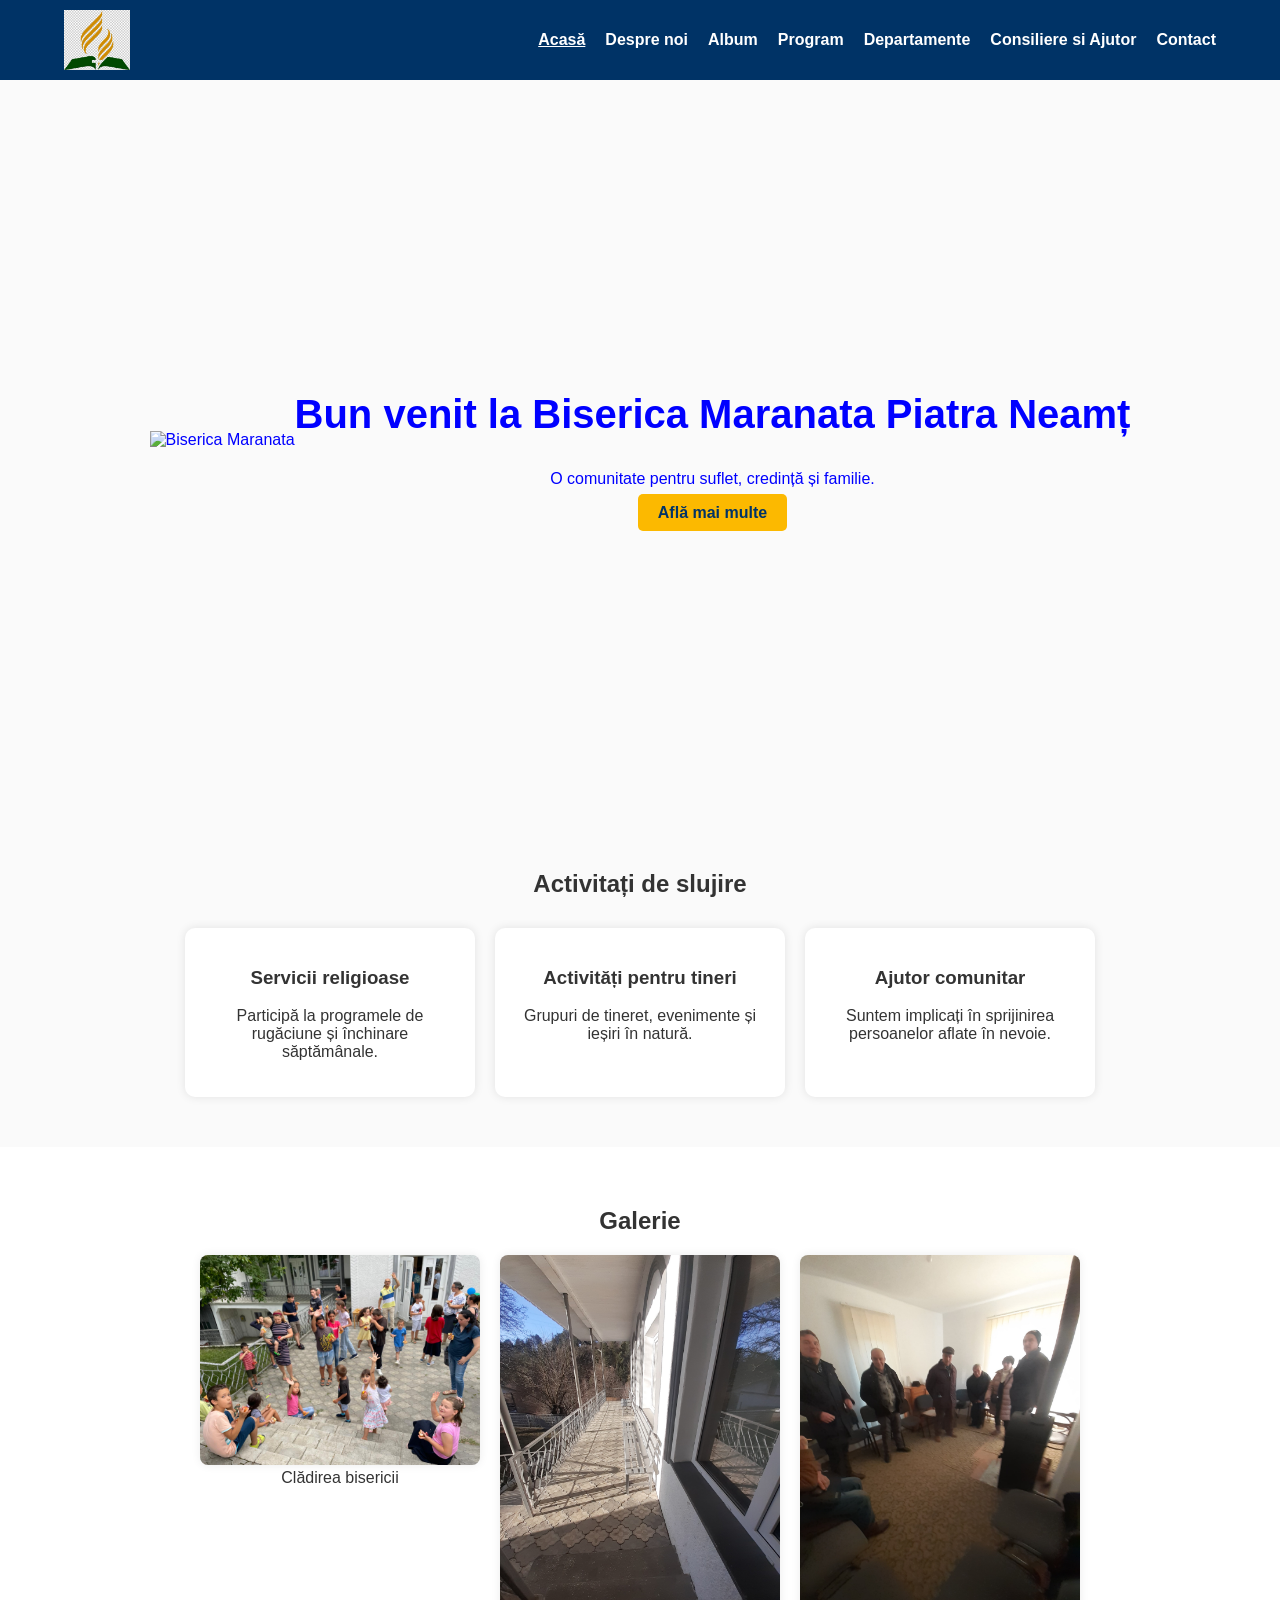
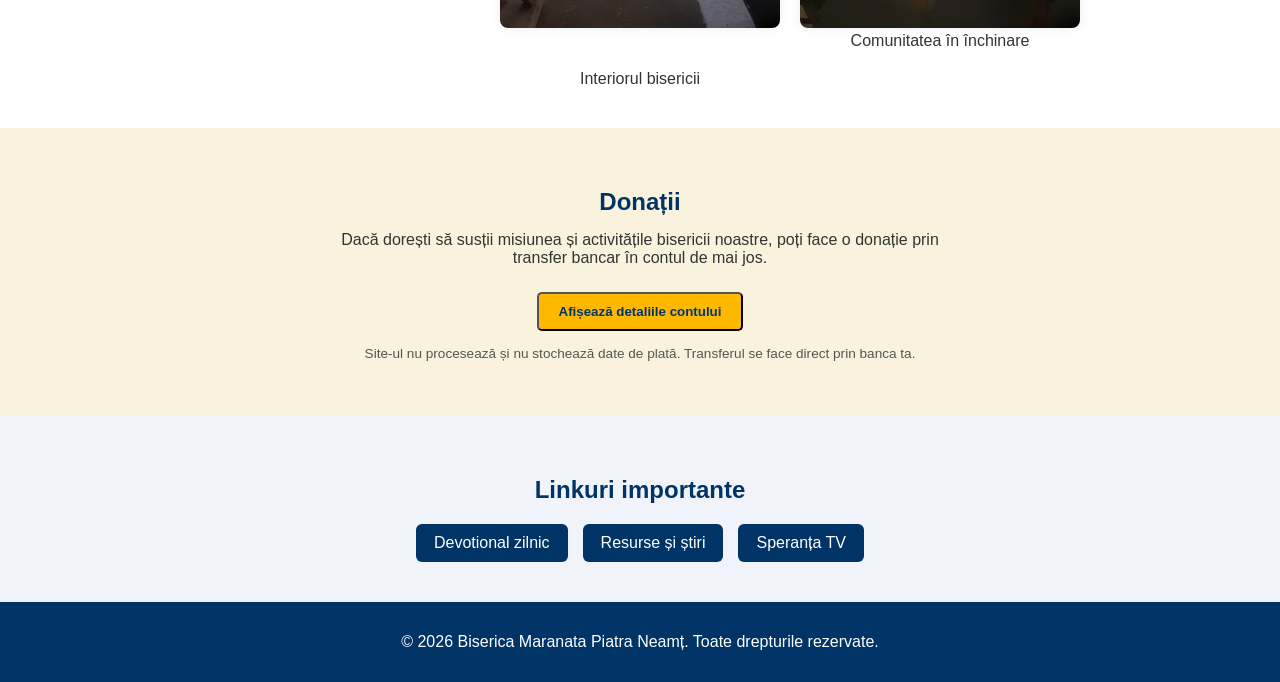
==== index.html @ f06003ce "Replace hero section with image background" ====
<!DOCTYPE html>
<html lang="ro">
<head>
  <meta charset="UTF-8" />
  <meta name="viewport" content="width=device-width, initial-scale=1.0" />
  <title>Biserica Maranata Piatra Neamț - Acasă</title>
  <link rel="stylesheet" href="css/style.css" />
  <script defer src="js/main.js"></script>
</head>
<body>
  <header>
    <div class="container header-content">
      <img src="assets/images/logo.PNG" alt="Logo Biserica Maranata Piatra Neamț" class="logo">
      <nav>
        <ul>
          <li><a href="index.html" class="active">Acasă</a></li>
          <li><a href="about.html">Despre noi</a></li>
          <li><a href="album.html">Album</a></li>
          <li><a href="program.html">Program</a></li>
          <li><a href="departamente.html">Departamente</a></li>
          <li><a href="consiliere.html">Consiliere si Ajutor</a></li>
          <li><a href="contact.html">Contact</a></li>
        </ul>
      </nav>
    </div>
  </header>

  <section class="hero">
  <img src="assets/images/image00022.JPG" alt="Biserica Maranata" class="hero-bg">
  <div class="hero-text">
    <h1>Bun venit la Biserica Maranata Piatra Neamț</h1>
    <p>O comunitate pentru suflet, credință și familie.</p>
    <a href="about.html" class="btn-primary">Află mai multe</a>
  </div>
</section>
  
  <section class="services">
    <h2>Activitați de slujire</h2>
    <div class="cards">
      <div class="card">
        <h3>Servicii religioase</h3>
        <p>Participă la programele de rugăciune și închinare săptămânale.</p>
      </div>
      <div class="card">
        <h3>Activități pentru tineri</h3>
        <p>Grupuri de tineret, evenimente și ieșiri în natură.</p>
      </div>
      <div class="card">
        <h3>Ajutor comunitar</h3>
        <p>Suntem implicați în sprijinirea persoanelor aflate în nevoie.</p>
      </div>
    </div>
  </section>

  <section class="gallery">
  <h2>Galerie</h2>
  <div class="gallery-grid">
    <figure>
      <img src="assets/images/exterior.JPG" alt="foto1">
      <figcaption>Clădirea bisericii</figcaption>
    </figure>
    <figure>
      <img src="assets/images/interior.JPG" alt="foto2">
      <div class="overlay"><span class="overlay-icon">⊕</span></div>
      <figcaption>Interiorul bisericii</figcaption>
    </figure>
    <figure>
      <img src="assets/images/inchinare.JPG" alt="inchinare">
      <figcaption>Comunitatea în închinare</figcaption>
    </figure>
  </div>
</section>

  <section class="donations">
  <h2>Donații</h2>
  <p>
    Dacă dorești să susții misiunea și activitățile bisericii noastre, poți face o donație
    prin transfer bancar în contul de mai jos.
  </p>
  <button type="button" class="btn-primary show-account">
    Afișează detaliile contului
  </button>
  <div class="donations-account" id="donationsAccount" style="display: none;">
    <p><strong>Denumire:</strong> BISERICA ADVENTISTA DE ZIUA A SAPTEA-CONFERINTA MOLDOVA</p>
    <p><strong>SWIFT CODE</strong> RNCB ROBU</p>
    <p><strong>Bancă:</strong> BCR BACĂU - STR. 9 MAI NR. 11</p>
    <p><strong>CONT RON:</strong> <span class="iban"> RO97RNCB0026012666800001</span></p>
    <p><strong>CONT EURO:</strong> <span class="iban"> RO43RNCB0026012666800003</span></p>
    <p><strong>CONT USD:</strong> <span class="iban"> RO70RNCB0026012666800002</span></p>
    <p><strong>CONT GBP:</strong> <span class="iban"> RO15RNCB0026012666800022</span></p>

    <p><strong>Mențiune la plată:</strong> Donație – Biserica Maranata</p>
  </div>
  <p class="donations-note">
    Site-ul nu procesează și nu stochează date de plată. Transferul se face direct prin banca ta.
  </p>
</section>

  <section class="important-links">
  <h2>Linkuri importante</h2>
  <div class="links-list">
    <a href="https://www.devotionale.ro/devotional-zilnic" target="_blank" rel="noopener noreferrer">
      Devotional zilnic
    </a>
    <a href="https://adventist.ro" target="_blank" rel="noopener noreferrer">
      Resurse și știri
    </a>
    <a href="https://www.sperantatv.ro" target="_blank" rel="noopener noreferrer">
      Speranța TV
    </a>
  </div>
</section>



  <footer>
    <p>&copy; 2026 Biserica Maranata Piatra Neamț. Toate drepturile rezervate.</p>
  </footer>
</body>
</html>
---- css/style.css ----
/* ---------------- GENERAL ---------------- */
body {
  margin: 0;
  font-family: 'Segoe UI', sans-serif;
  background: #fafafa;
  color: #333;
  overflow-x: hidden;
}

/* ---------------- HEADER ---------------- */
header {
  background: #003366;
  color: white;
  padding: 10px 0;
}

.container {
  width: 90%;
  margin: 0 auto;
  display: flex;
  align-items: center;
  justify-content: space-between;
}

.logo {
  height: 60px;
}

nav ul {
  list-style: none;
  display: flex;
  gap: 20px;
  padding-left: 0;
  margin: 0;
}

nav a {
  color: white;
  text-decoration: none;
  font-weight: bold;
}

nav a.active,
nav a:hover {
  text-decoration: underline;
}

/* ---------------- HERO ---------------- */
.hero {
  background: url('../assets/images/image00001.JPG') no-repeat center top;
  background-size: auto;
  width: 100%;
  min-height: 80vh;
  display: flex;
  align-items: center;
  justify-content: center;
  text-align: center;
  color: blue;
  overflow: hidden;
}

.hero-text h1 {
  font-size: 2.5em;
}

/* ---------------- BUTTON ---------------- */
.btn-primary {
  background: #fcb900;
  color: #003366;
  padding: 10px 20px;
  border-radius: 5px;
  text-decoration: none;
  font-weight: bold;
}

/* ---------------- SERVICES ---------------- */
.services {
  text-align: center;
  padding: 50px 20px;
}

.cards {
  display: flex;
  gap: 20px;
  flex-wrap: wrap;
  justify-content: center;
  margin-top: 30px;
}

.card {
  background: white;
  box-shadow: 0 0 10px rgba(0,0,0,0.1);
  width: 250px;
  padding: 20px;
  border-radius: 10px;
}

/* ---------------- FOOTER ---------------- */
footer {
  background: #003366;
  color: white;
  text-align: center;
  padding: 15px;
}

/* ---------------- PAGE HEADERS ---------------- */
.page-header {
  background: #003366;
  color: white;
  text-align: center;
  padding: 40px 20px;
}

.page-header h1 {
  margin: 0 0 10px;
  font-size: 2rem;
}

.page-header p {
  margin: 0;
  font-size: 1rem;
  opacity: 0.9;
}

.content {
  padding: 40px 20px;
}

/* ---------------- TABLES ---------------- */
.program-table {
  width: 100%;
  border-collapse: collapse;
  margin-top: 20px;
}

.program-table th,
.program-table td {
  border: 1px solid #ddd;
  padding: 10px;
  text-align: center;
}

.program-table th {
  background: #fcb900;
  color: #003366;
}

/* ---------------- CONTACT ---------------- */
.contact-container {
  display: flex;
  flex-wrap: wrap;
  gap: 40px;
  justify-content: center;
}

.contact-form input,
.contact-form textarea {
  width: 100%;
  margin-bottom: 10px;
  padding: 10px;
  border: 1px solid #ccc;
  border-radius: 5px;
}

.contact-form button {
  background: #003366;
  color: white;
  border: none;
  cursor: pointer;
}

.contact-form button:hover {
  background: #fcb900;
  color: #003366;
}

/* ---------------- DEPARTAMENTE ---------------- */
.departamente {
  background: white;
  margin-bottom: 20px;
  padding: 20px;
  border-radius: 8px;
  box-shadow: 0 0 8px rgba(0,0,0,0.05);
}

.departamente h2 {
  margin-top: 0;
  color: #003366;
}

/* ---------------- LINKURI IMPORTANTE ---------------- */
.important-links {
  padding: 40px 20px;
  text-align: center;
  background: #f0f4fa;
}

.important-links h2 {
  margin-bottom: 20px;
  color: #003366;
}

.links-list {
  display: flex;
  flex-wrap: wrap;
  justify-content: center;
  gap: 15px;
}

.links-list a {
  display: inline-block;
  padding: 10px 18px;
  border-radius: 6px;
  background: #003366;
  color: #fff;
  text-decoration: none;
  font-weight: 500;
}

.links-list a:hover {
  background: #fcb900;
  color: #003366;
}

/* ---------------- GALERIE ---------------- */
.gallery {
  padding: 40px 20px;
  background: #ffffff;
  text-align: center;
}

.gallery-grid {
  display: flex;
  flex-wrap: wrap;
  gap: 20px;
  justify-content: center;
}

.gallery-grid figure {
  margin: 0;
  max-width: 280px;
}

.gallery-grid img {
  width: 100%;
  border-radius: 8px;
  box-shadow: 0 0 10px rgba(0,0,0,0.08);
}

/* ---------------- DONAÈšII ---------------- */
.donations {
  padding: 40px 20px;
  text-align: center;
  background: #f9f3dd;
}

.donations h2 {
  color: #003366;
  margin-bottom: 15px;
}

.donations p {
  max-width: 600px;
  margin: 0 auto 15px auto;
}

.donations .show-account {
  display: inline-block;
  margin-top: 10px;
  margin-bottom: 15px;
  cursor: pointer;
}

.donations-account {
  max-width: 600px;
  margin: 0 auto 15px auto;
  text-align: left;
  background: #fff8e1;
  padding: 15px 20px;
  border-radius: 8px;
  border: 1px solid #f0d58a;
}

.donations-note {
  font-size: 0.85rem;
  color: #555;
}

/* ---------------- ABOUT ---------------- */
.about-page .container {
  display: block;
}

.about-page h2 {
  color: #003366;
  margin-top: 30px;
  margin-bottom: 10px;
  border-bottom: 2px solid #fcb900;
  padding-bottom: 5px;
}

.about-block {
  margin-bottom: 30px;
  padding: 20px;
  background: white;
  border-radius: 8px;
  box-shadow: 0 0 8px rgba(0,0,0,0.05);
}

/* ---------------- CONSILIERE ---------------- */
.consiliere-container {
  width: 90%;
  margin: 0 auto;
  display: block;
  max-width: 700px;
}

.consiliere-form {
  display: block;
}

.consiliere-form input,
.consiliere-form textarea {
  width: 100%;
  margin-bottom: 12px;
  padding: 12px;
  border: 1px solid #ccc;
  border-radius: 6px;
  font-size: 1rem;
}

.consiliere-form button {
  background: #003366;
  color: white;
  padding: 12px 20px;
  border-radius: 6px;
  border: none;
  cursor: pointer;
  font-weight: bold;
  width: 100%;
}

.consiliere-form button:hover {
  background: #fcb900;
  color: #003366;
}

#consiliereMessage {
  margin-top: 10px;
  font-weight: bold;
  text-align: center;
}

/* ---------------- ALBUM ---------------- */
.album-section {
  padding: 60px 0;
  background: #f9f9f9;
}

.album-section .container {
  display: block;        /* stack events vertically */
  max-width: 1100px;
  margin: 0 auto;
  padding: 0 20px;
}

.album-event {
  margin-bottom: 60px;
  background: #fff;
  border-radius: 12px;
  box-shadow: 0 4px 20px rgba(0,0,0,0.07);
  overflow: hidden;
}

.album-event-header {
  padding: 28px 32px 20px;
  border-bottom: 1px solid #eee;
}

.album-event-header h2 {
  margin: 0 0 8px;
  font-size: 1.5rem;
  color: #1a1a2e;
  font-weight: 700;
  border-bottom: none;        /* prevent about-page styles bleeding in */
}

.album-event-header p {
  margin: 0;
  color: #666;
  font-size: 0.97rem;
  line-height: 1.6;
}

/* â”€â”€ Photo Grid â”€â”€ */
.album-grid {
  display: grid;
  grid-template-columns: repeat(3, 1fr);
  gap: 16px;
  padding: 24px 32px 32px;
}

.album-grid-item-wrap {
  display: flex;
  flex-direction: column;
}

.album-grid-item {
  position: relative;
  aspect-ratio: 4/3;
  overflow: hidden;
  border-radius: 8px;
  cursor: pointer;
  background: #e0e0e0;
}

.album-grid-item img {
  width: 100%;
  height: 100%;
  object-fit: cover;
  transition: transform 0.35s ease;
  display: block;
}

.album-grid-item:hover img {
  transform: scale(1.07);
}

.album-grid-item .overlay {
  position: absolute;
  inset: 0;
  background: rgba(0,0,0,0);
  transition: background 0.3s ease;
  display: flex;
  align-items: center;
  justify-content: center;
}

.album-grid-item:hover .overlay {
  background: rgba(0,0,0,0.28);
}

.overlay-icon {
  color: #fff;
  font-size: 2rem;
  opacity: 0;
  transform: scale(0.7);
  transition: opacity 0.3s ease, transform 0.3s ease;
}

.album-grid-item:hover .overlay-icon {
  opacity: 1;
  transform: scale(1);
}

.photo-caption {
  font-size: 0.78rem;
  color: #888;
  text-align: center;
  margin-top: 6px;
  padding: 0 4px;
  min-height: 32px;
}

.album-empty {
  padding: 40px 32px;
  text-align: center;
  color: #aaa;
  font-style: italic;
  font-size: 0.95rem;
}

/* â”€â”€ Lightbox â”€â”€ */
#lightbox {
  display: none;
  position: fixed;
  inset: 0;
  background: rgba(0,0,0,0.92);
  z-index: 9999;
  align-items: center;
  justify-content: center;
  flex-direction: column;
  padding: 20px;
}

#lightbox.active {
  display: flex;
}

#lightbox img {
  max-width: 90vw;
  max-height: 80vh;
  border-radius: 8px;
  box-shadow: 0 8px 40px rgba(0,0,0,0.5);
  object-fit: contain;
}

#lightbox-caption {
  color: #ccc;
  margin-top: 14px;
  font-size: 0.95rem;
  text-align: center;
}

#lightbox-close {
  position: fixed;
  top: 20px;
  right: 28px;
  background: none;
  border: none;
  color: #fff;
  font-size: 2.2rem;
  cursor: pointer;
  line-height: 1;
  opacity: 0.8;
  transition: opacity 0.2s;
}

#lightbox-close:hover { opacity: 1; }

#lightbox-prev,
#lightbox-next {
  position: fixed;
  top: 50%;
  transform: translateY(-50%);
  background: rgba(255,255,255,0.12);
  border: none;
  color: #fff;
  font-size: 2rem;
  cursor: pointer;
  padding: 12px 18px;
  border-radius: 8px;
  transition: background 0.2s;
}

#lightbox-prev { left: 16px; }
#lightbox-next { right: 16px; }

#lightbox-prev:hover,
#lightbox-next:hover { background: rgba(255,255,255,0.25); }

/* â”€â”€ Responsive â”€â”€ */
@media (max-width: 900px) {
  .album-grid {
    grid-template-columns: repeat(2, 1fr);
  }
}

@media (max-width: 500px) {
  .album-grid {
    grid-template-columns: 1fr;
    padding: 16px;
    gap: 10px;
  }
  .album-event-header {
    padding: 20px 16px 14px;
  }
}
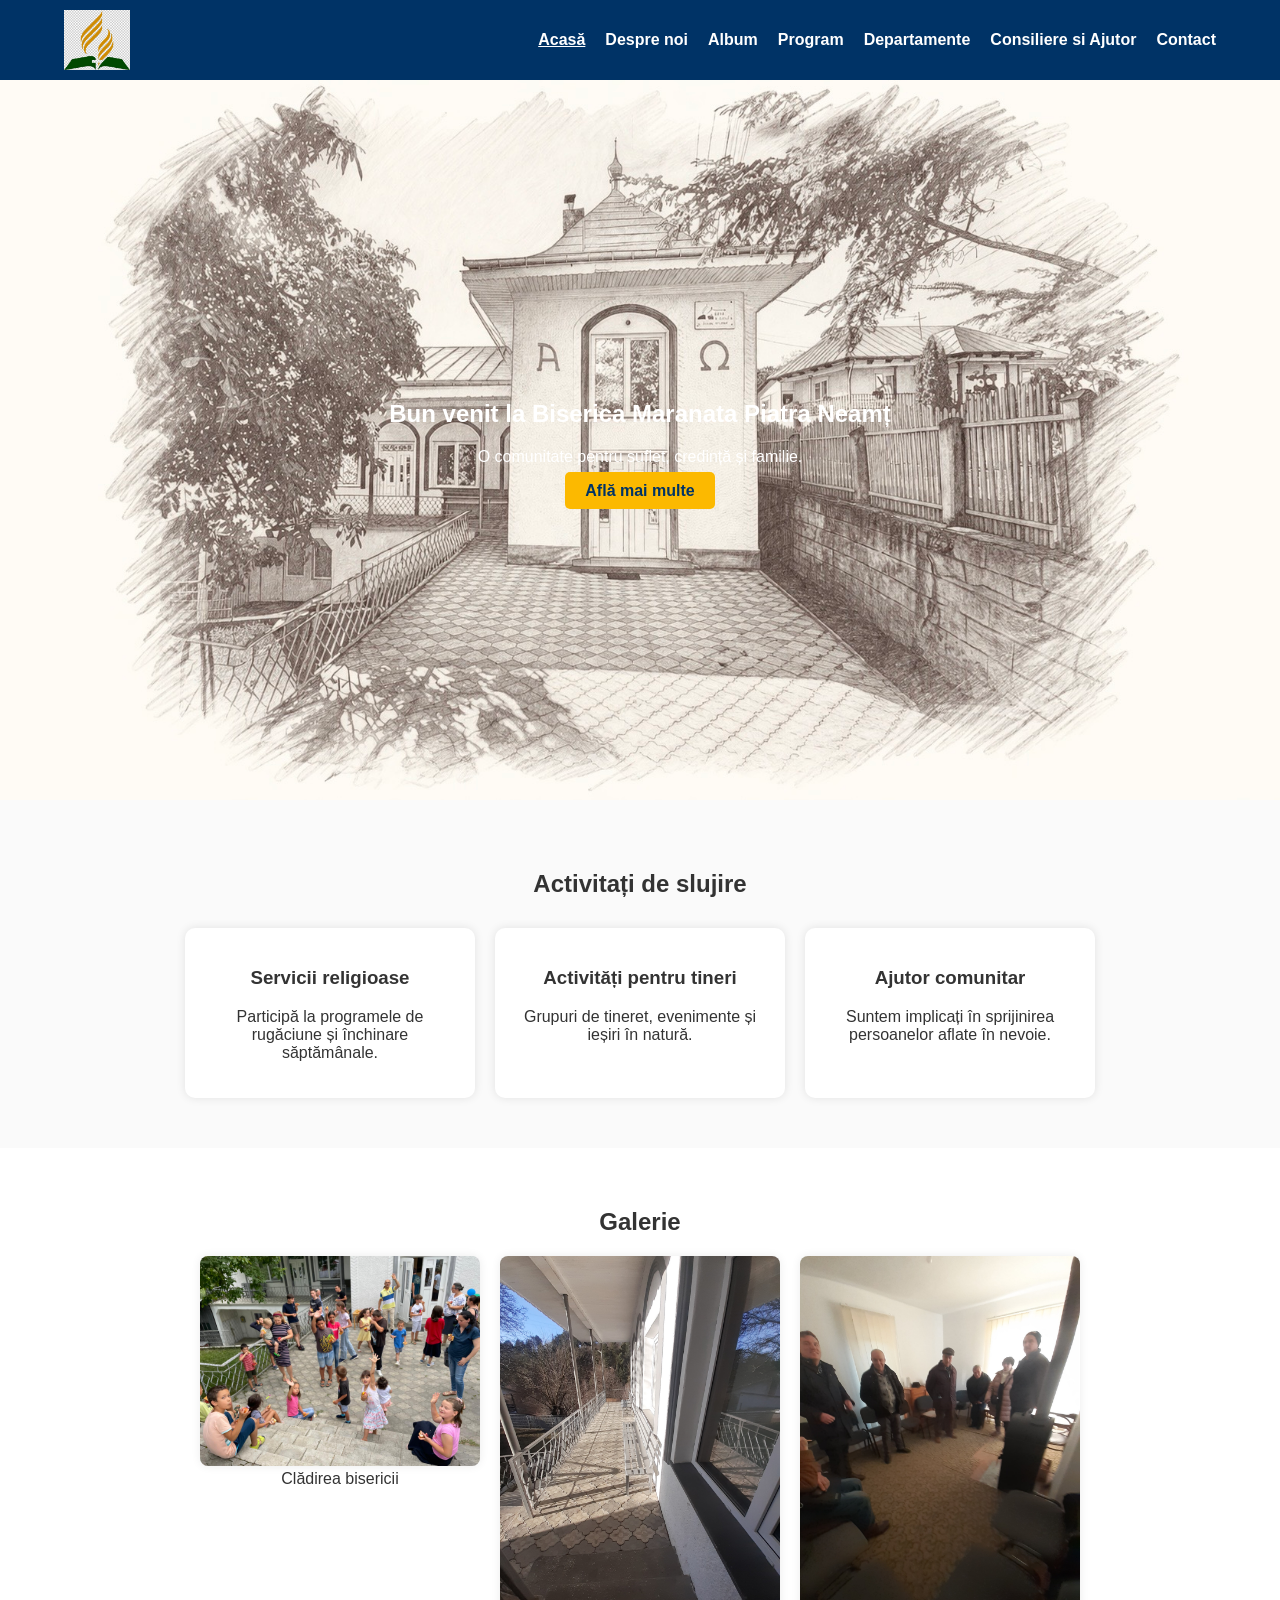
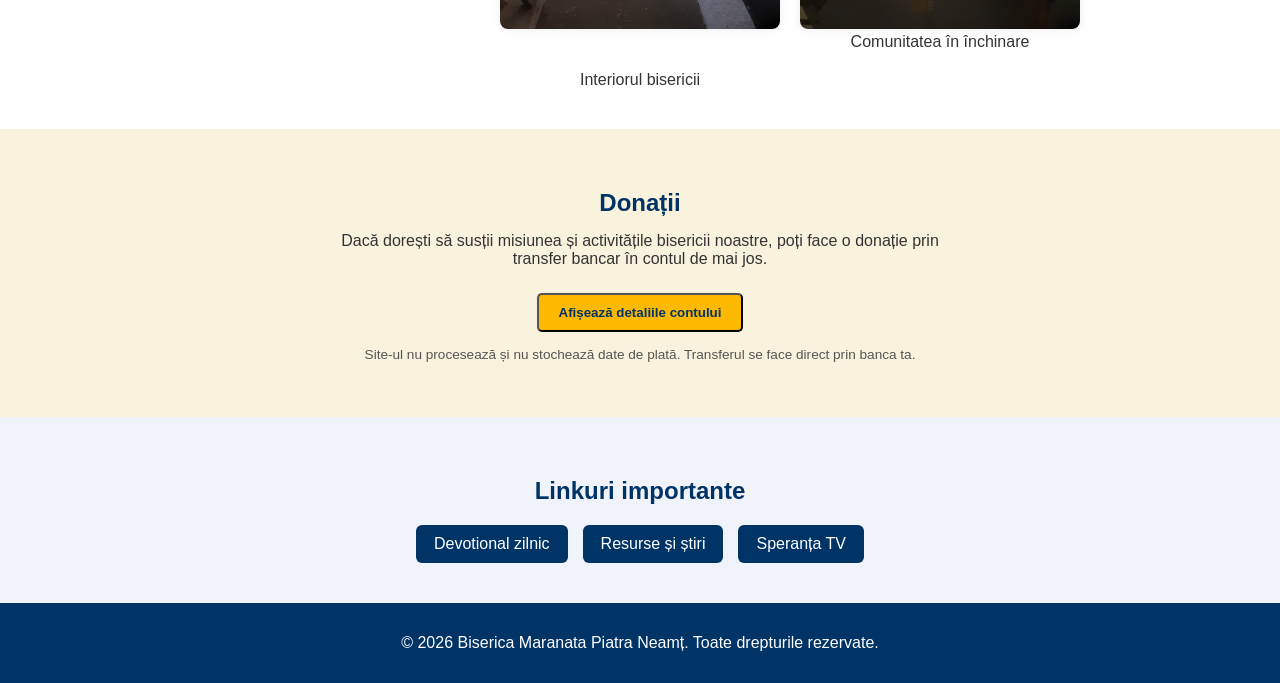
==== commit 357a33d6: "Update hero image in index.html" ====
--- a/index.html
+++ b/index.html
@@ -26,7 +26,7 @@
   </header>
 
   <section class="hero">
-  <img src="assets/images/image00022.JPG" alt="Biserica Maranata" class="hero-bg">
+  <img src="assets/images/image00002.JPG" alt="Biserica Maranata" class="hero-bg">
   <div class="hero-text">
     <h1>Bun venit la Biserica Maranata Piatra Neamț</h1>
     <p>O comunitate pentru suflet, credință și familie.</p>
--- a/css/style.css
+++ b/css/style.css
@@ -47,21 +47,29 @@
 
 /* ---------------- HERO ---------------- */
 .hero {
-  background: url('../assets/images/image00001.JPG') no-repeat center top;
-  background-size: auto;
-  width: 100%;
-  min-height: 80vh;
+  position: relative;
+  width: 100%;
   display: flex;
   align-items: center;
   justify-content: center;
   text-align: center;
-  color: blue;
+  color: white;
   overflow: hidden;
 }
 
-.hero-text h1 {
-  font-size: 2.5em;
-}
+.hero-bg {
+  width: 100%;
+  height: auto;
+  display: block;
+  object-fit: cover;
+}
+
+.hero-text {
+  position: absolute;
+  z-index: 2;
+  padding: 20px;
+}
+
 
 /* ---------------- BUTTON ---------------- */
 .btn-primary {
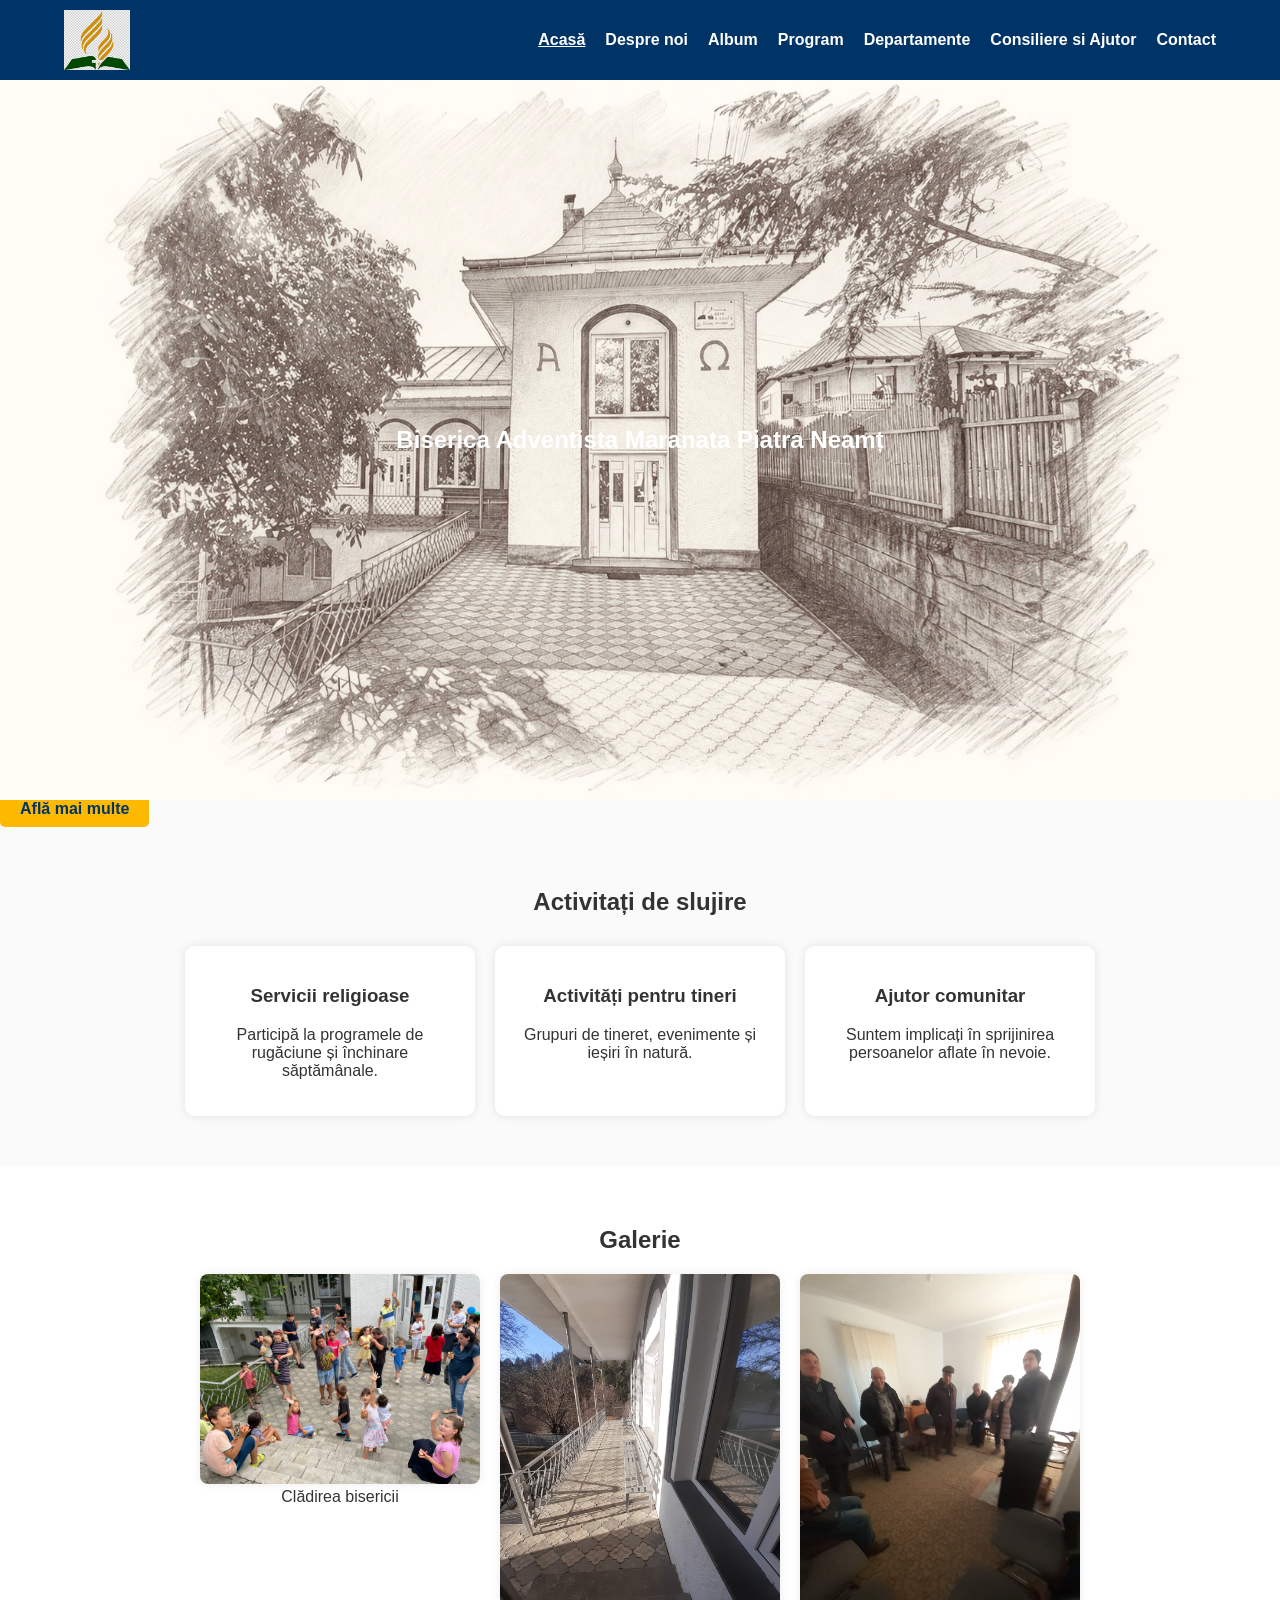
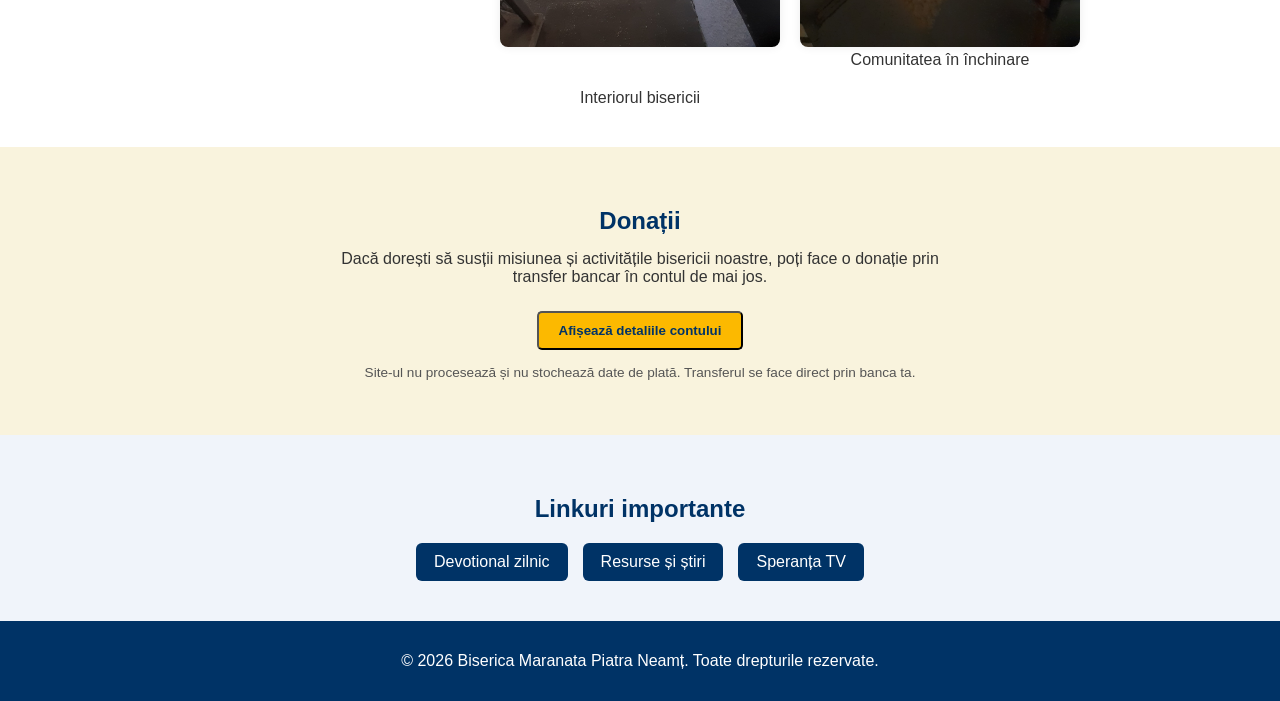
==== commit 220e955a: "Change heading to 'Biserica Adventista Maranata Piatra Neamț' Updated the hero section heading to re" ====
--- a/index.html
+++ b/index.html
@@ -28,12 +28,12 @@
   <section class="hero">
   <img src="assets/images/image00002.JPG" alt="Biserica Maranata" class="hero-bg">
   <div class="hero-text">
-    <h1>Bun venit la Biserica Maranata Piatra Neamț</h1>
-    <p>O comunitate pentru suflet, credință și familie.</p>
-    <a href="about.html" class="btn-primary">Află mai multe</a>
+    <h1>Biserica Adventista Maranata Piatra Neamț</h1>
   </div>
 </section>
-  
+
+<a href="about.html" class="btn-primary">Află mai multe</a>
+
   <section class="services">
     <h2>Activitați de slujire</h2>
     <div class="cards">
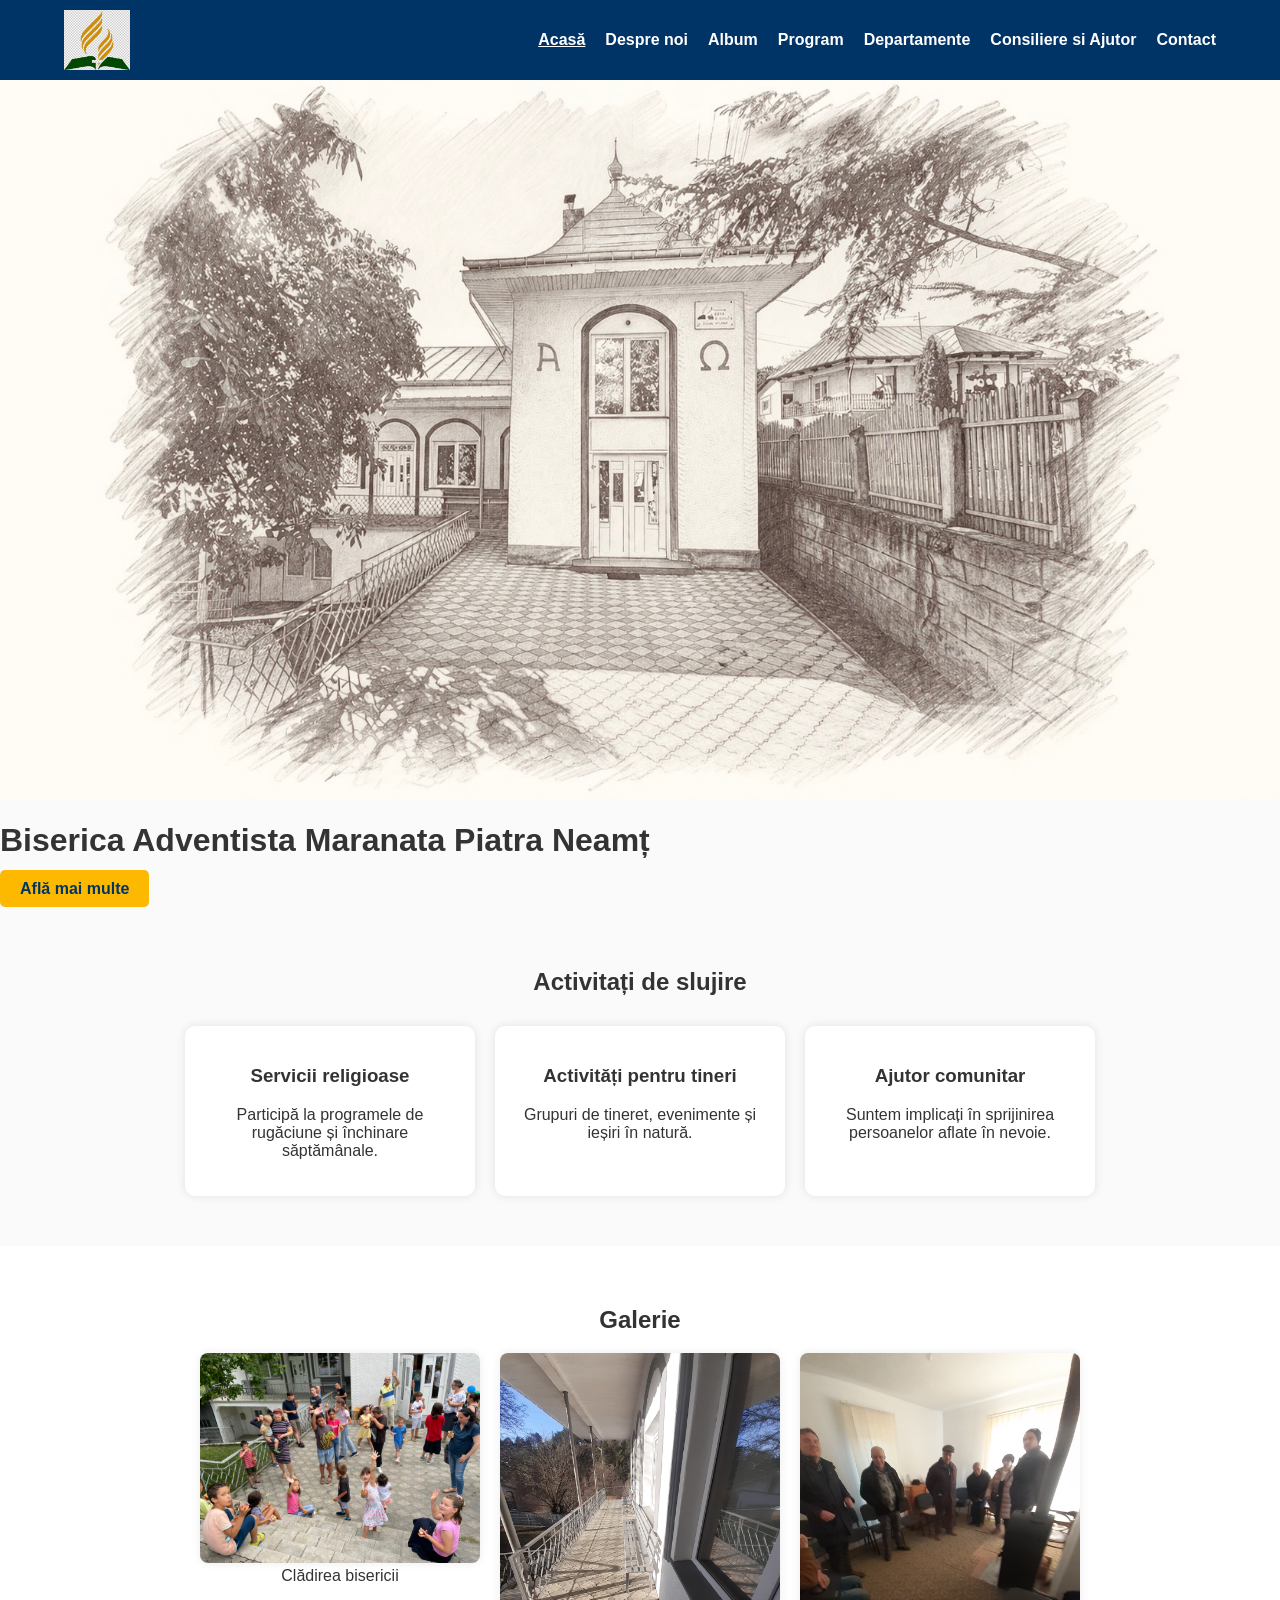
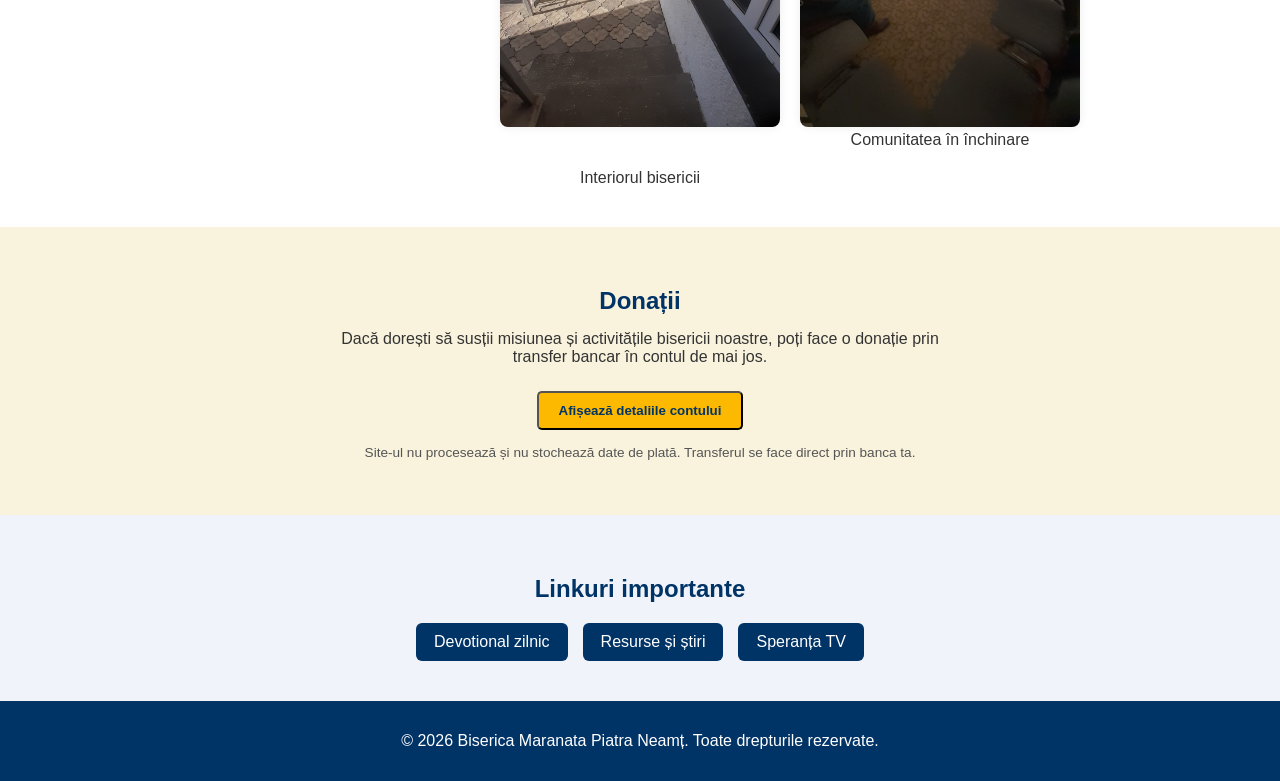
==== commit 74cdc5ef: "Move h1 element inside hero-text div" ====
--- a/index.html
+++ b/index.html
@@ -28,9 +28,10 @@
   <section class="hero">
   <img src="assets/images/image00002.JPG" alt="Biserica Maranata" class="hero-bg">
   <div class="hero-text">
-    <h1>Biserica Adventista Maranata Piatra Neamț</h1>
   </div>
 </section>
+
+   <h1>Biserica Adventista Maranata Piatra Neamț</h1>
 
 <a href="about.html" class="btn-primary">Află mai multe</a>
 
--- a/css/style.css
+++ b/css/style.css
@@ -46,30 +46,42 @@
 }
 
 /* ---------------- HERO ---------------- */
-.hero {
-  position: relative;
-  width: 100%;
-  display: flex;
-  align-items: center;
-  justify-content: center;
-  text-align: center;
-  color: white;
-  overflow: hidden;
-}
-
-.hero-bg {
-  width: 100%;
-  height: auto;
-  display: block;
-  object-fit: cover;
-}
 
 .hero-text {
   position: absolute;
   z-index: 2;
   padding: 20px;
-}
-
+  top: 40%;
+  left: 50%;
+  transform: translate(-50%, -50%);
+  width: 80%;
+  text-align: center;
+}
+
+.hero-text h1 {
+  font-size: 2.5em;
+  color: white;
+  text-shadow: 2px 2px 8px rgba(0,0,0,0.8);
+}
+
+.hero-text p {
+  color: white;
+  text-shadow: 1px 1px 6px rgba(0,0,0,0.8);
+  font-size: 1.1rem;
+}
+
+.hero-bg {
+  width: 100%;
+  height: auto;
+  display: block;
+  object-fit: cover;
+}
+
+.hero-text {
+  position: absolute;
+  z-index: 2;
+  padding: 20px;
+}
 
 /* ---------------- BUTTON ---------------- */
 .btn-primary {
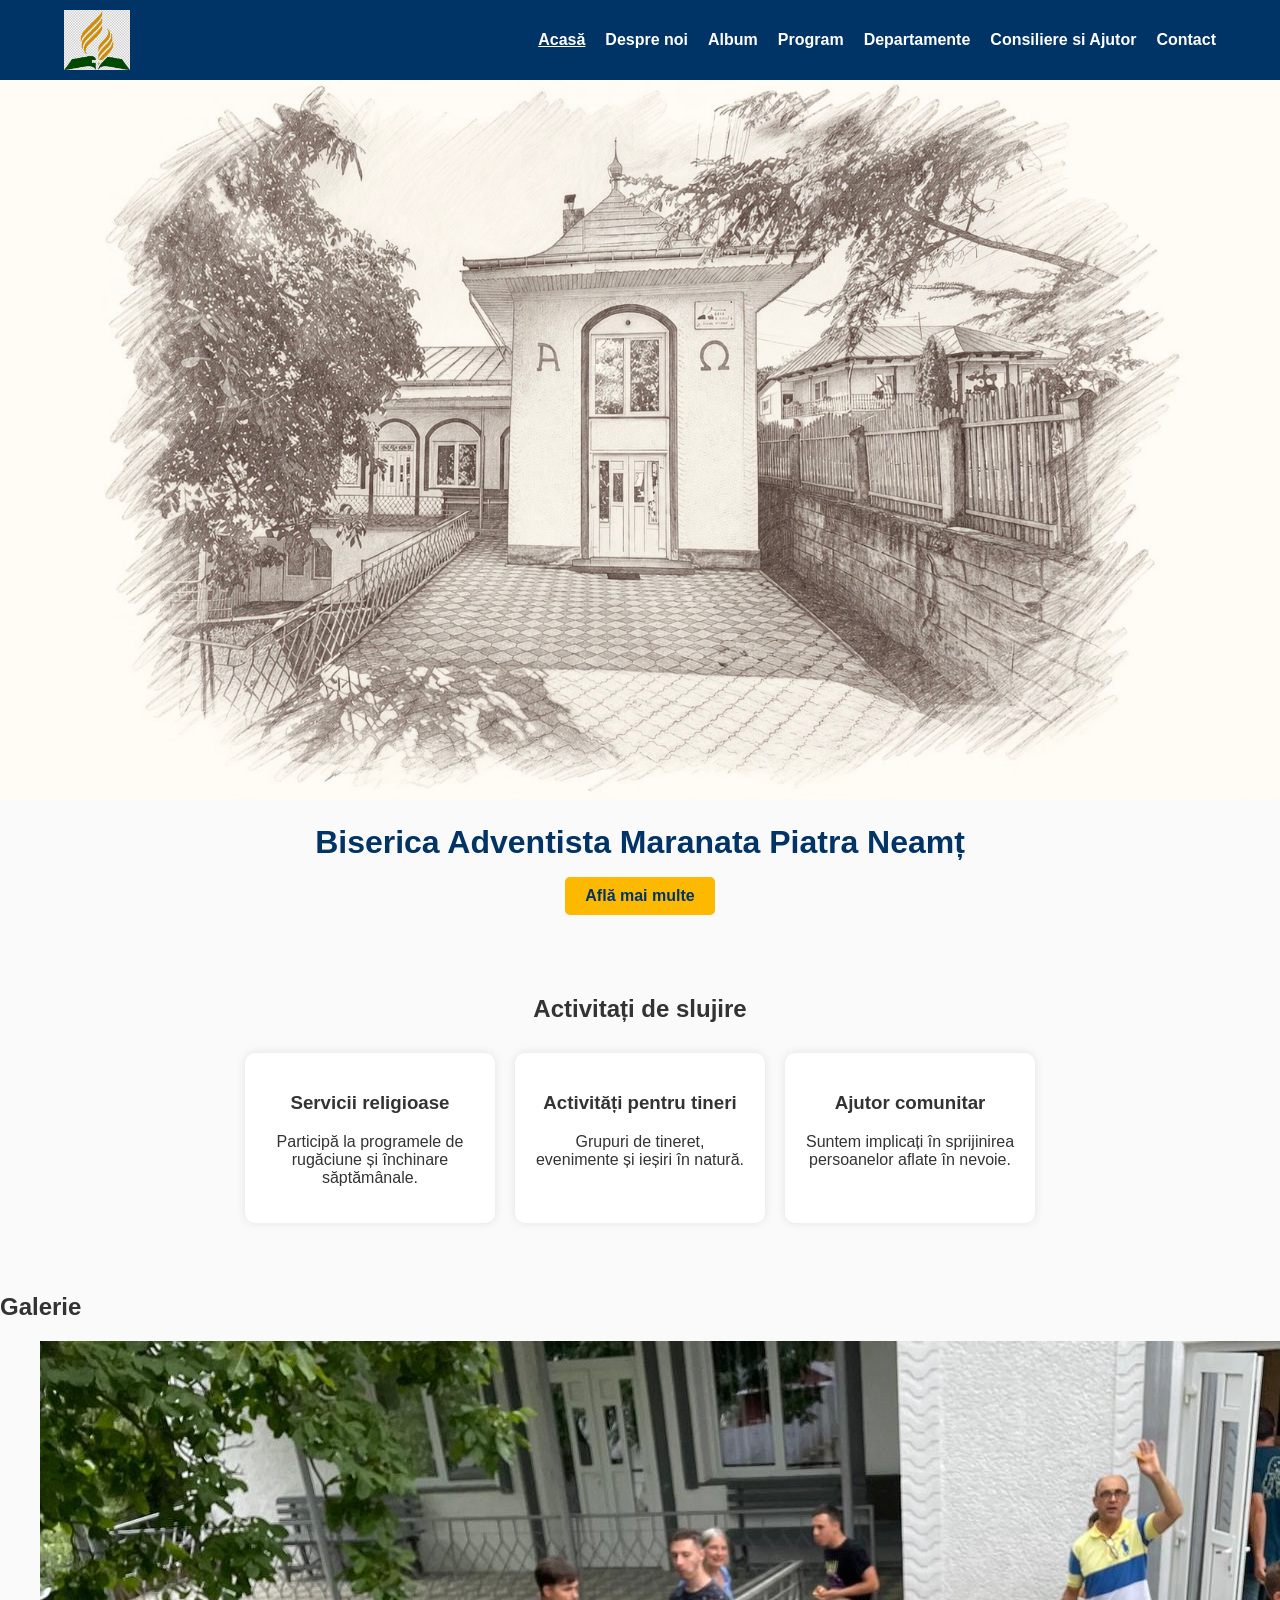
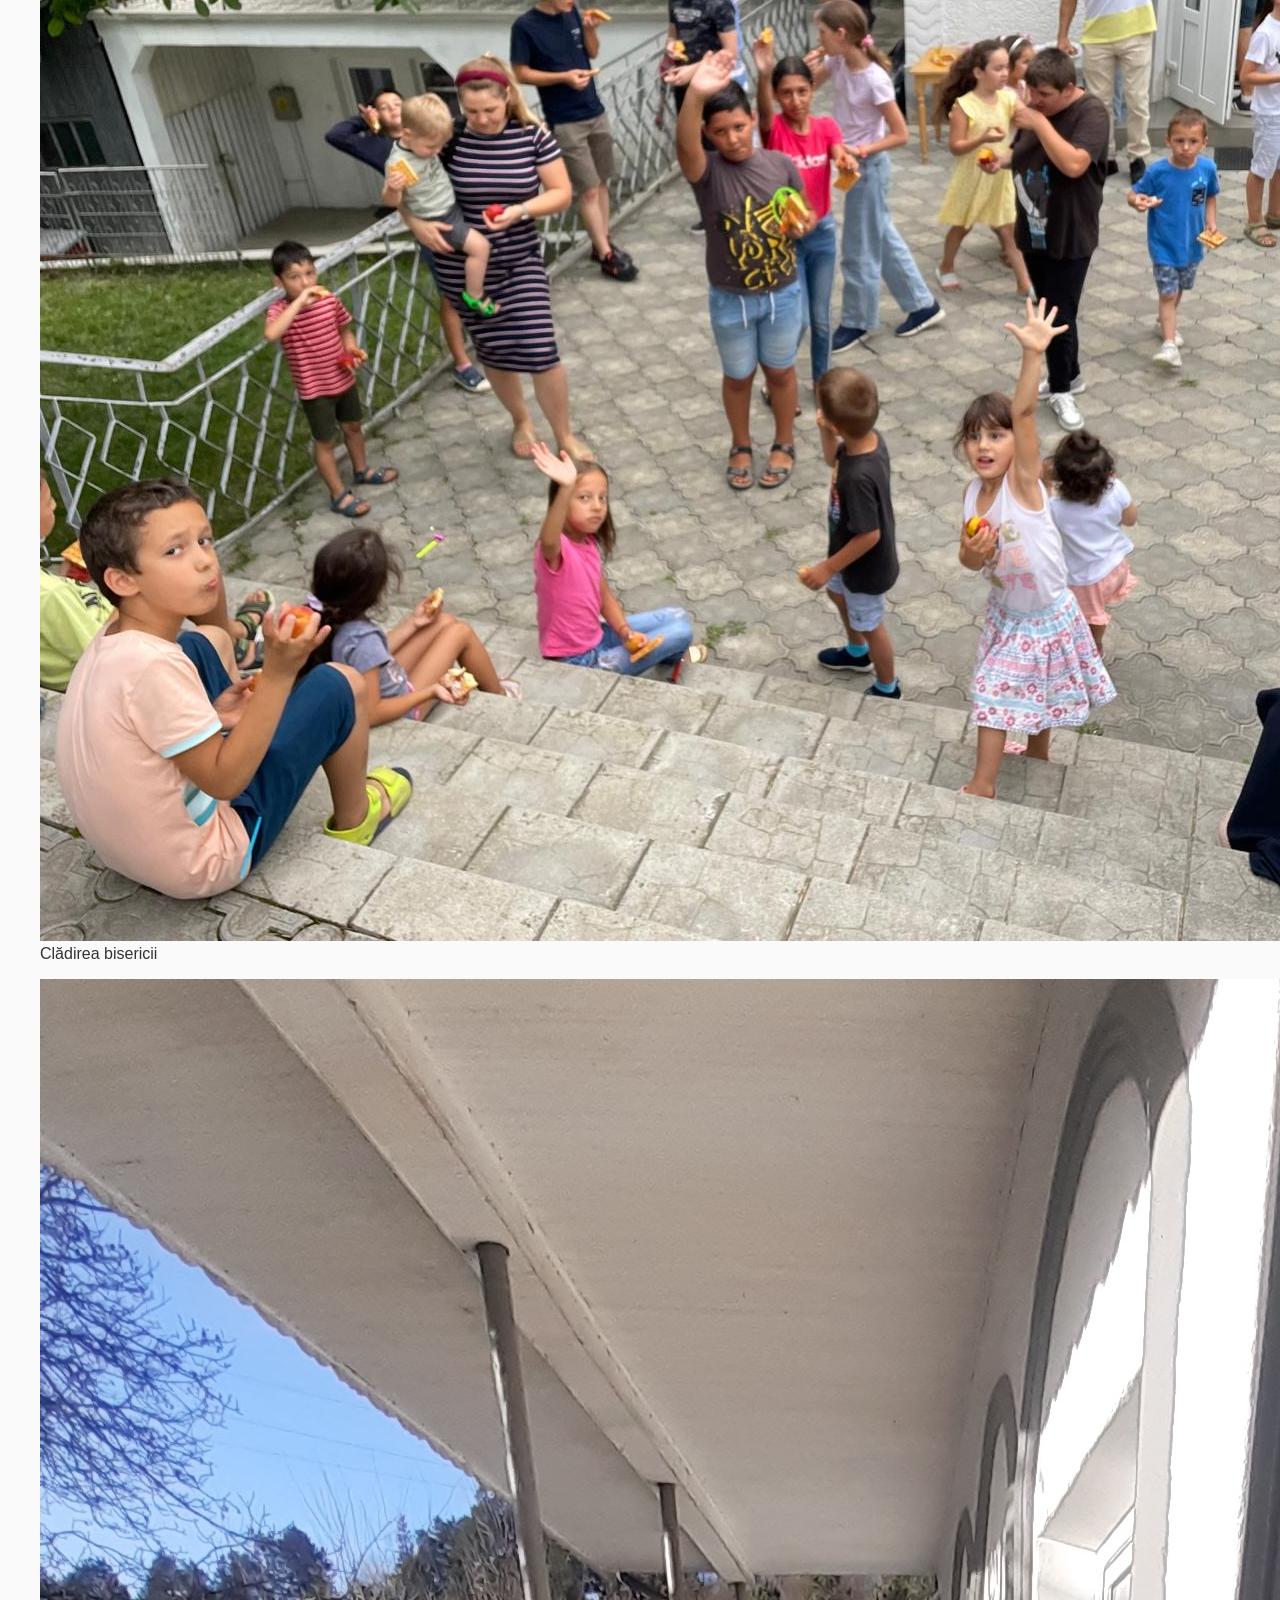
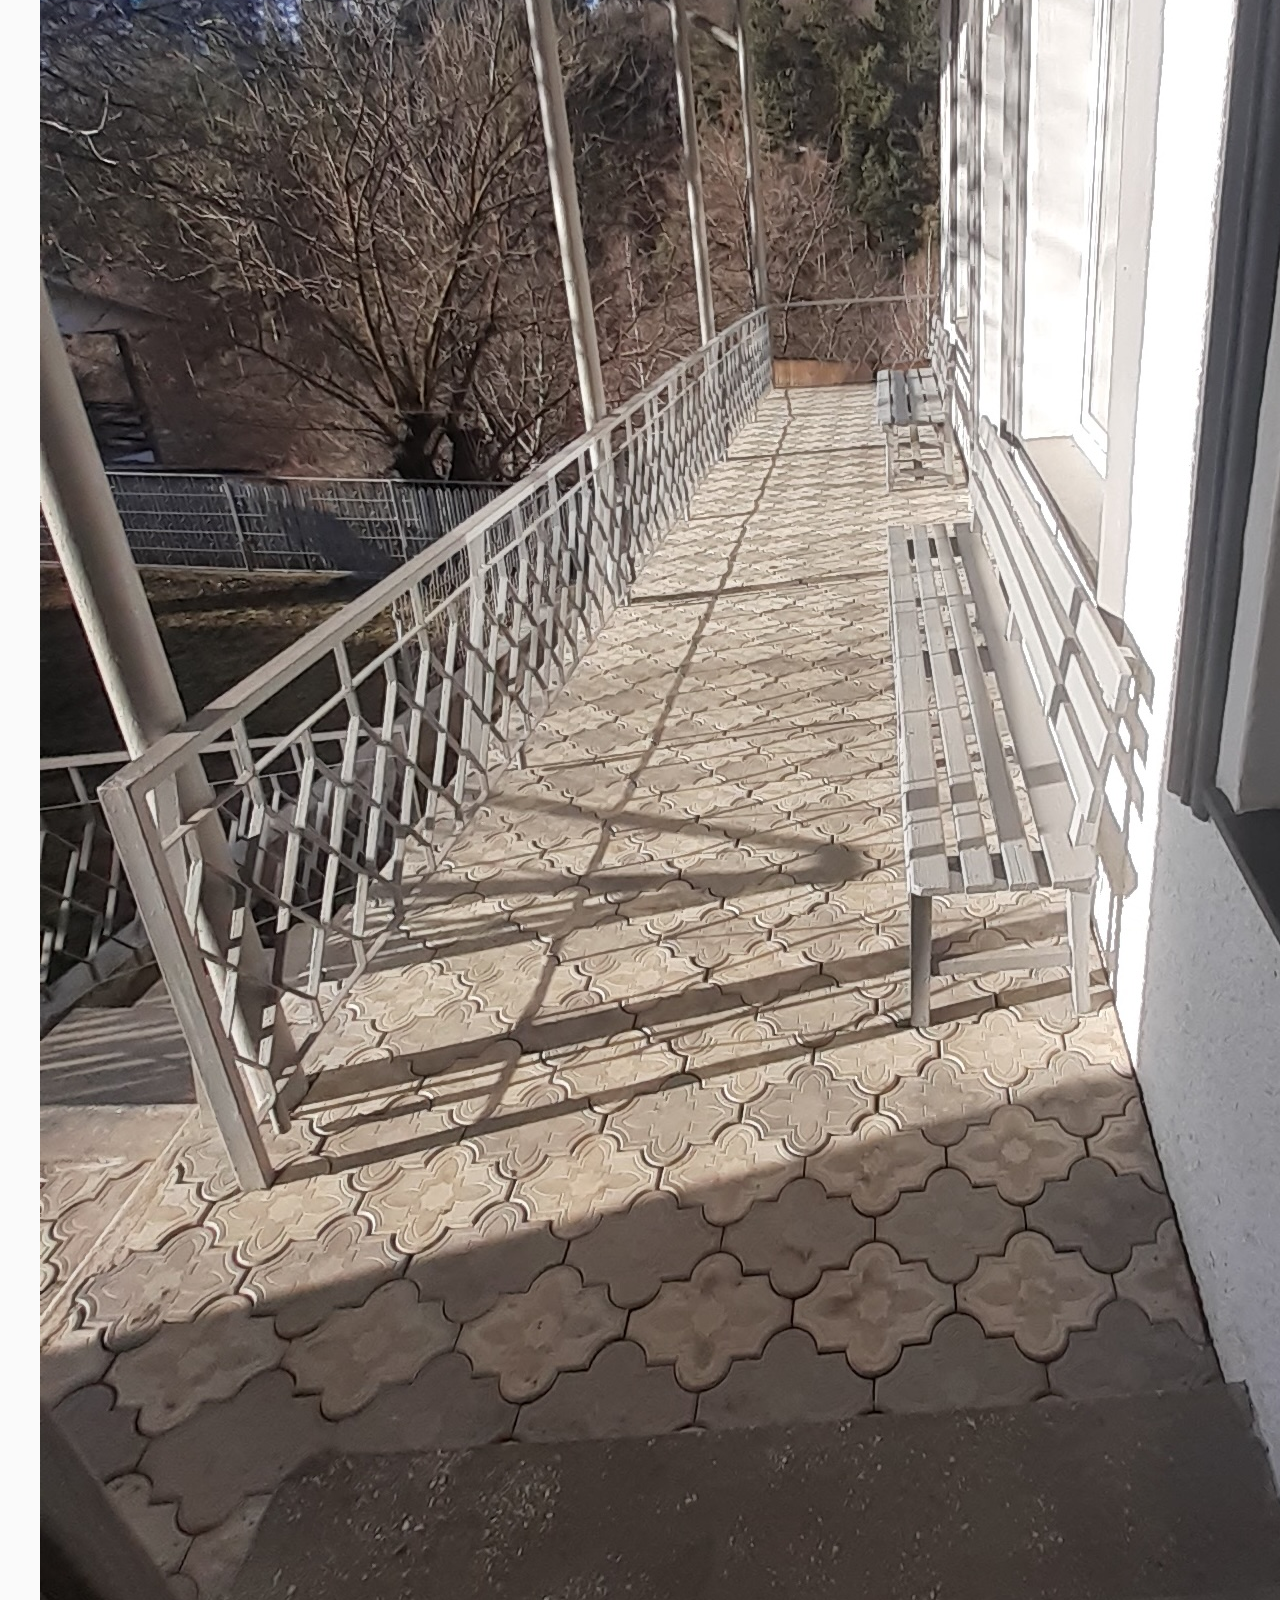
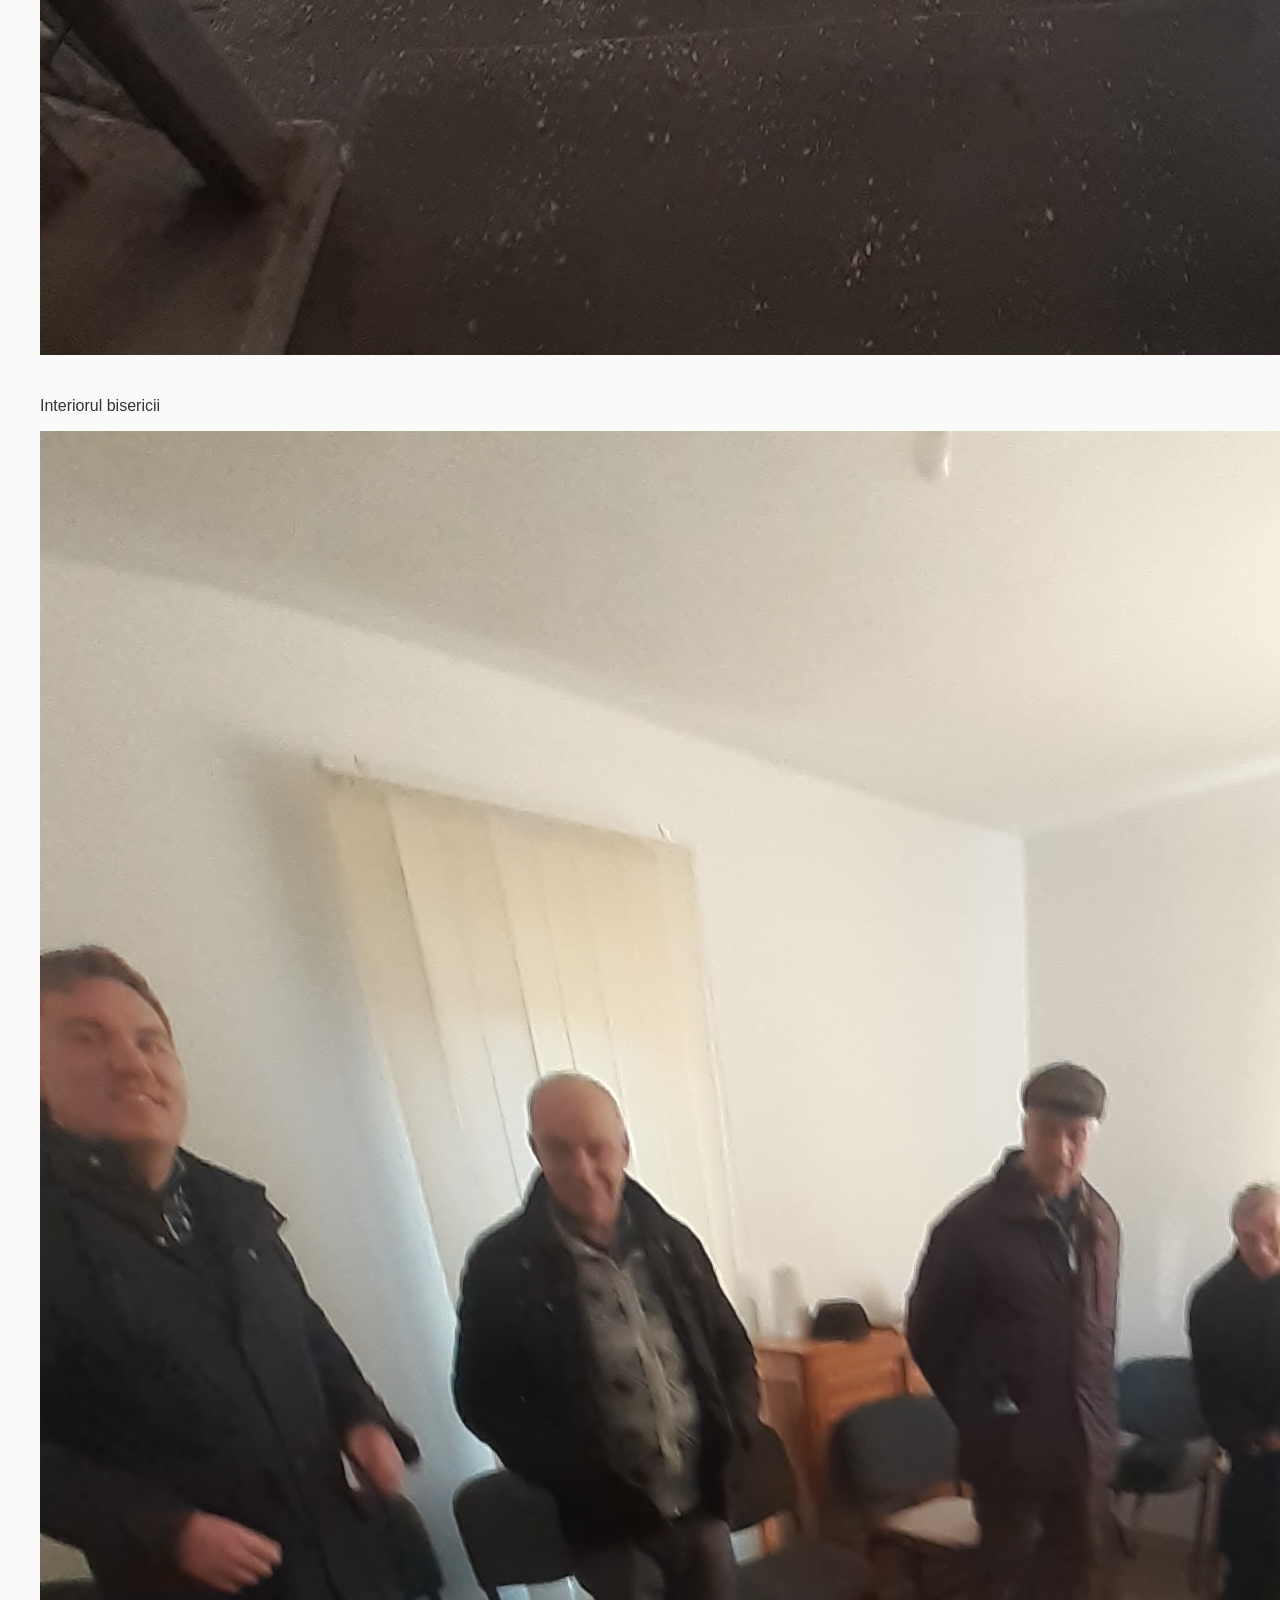
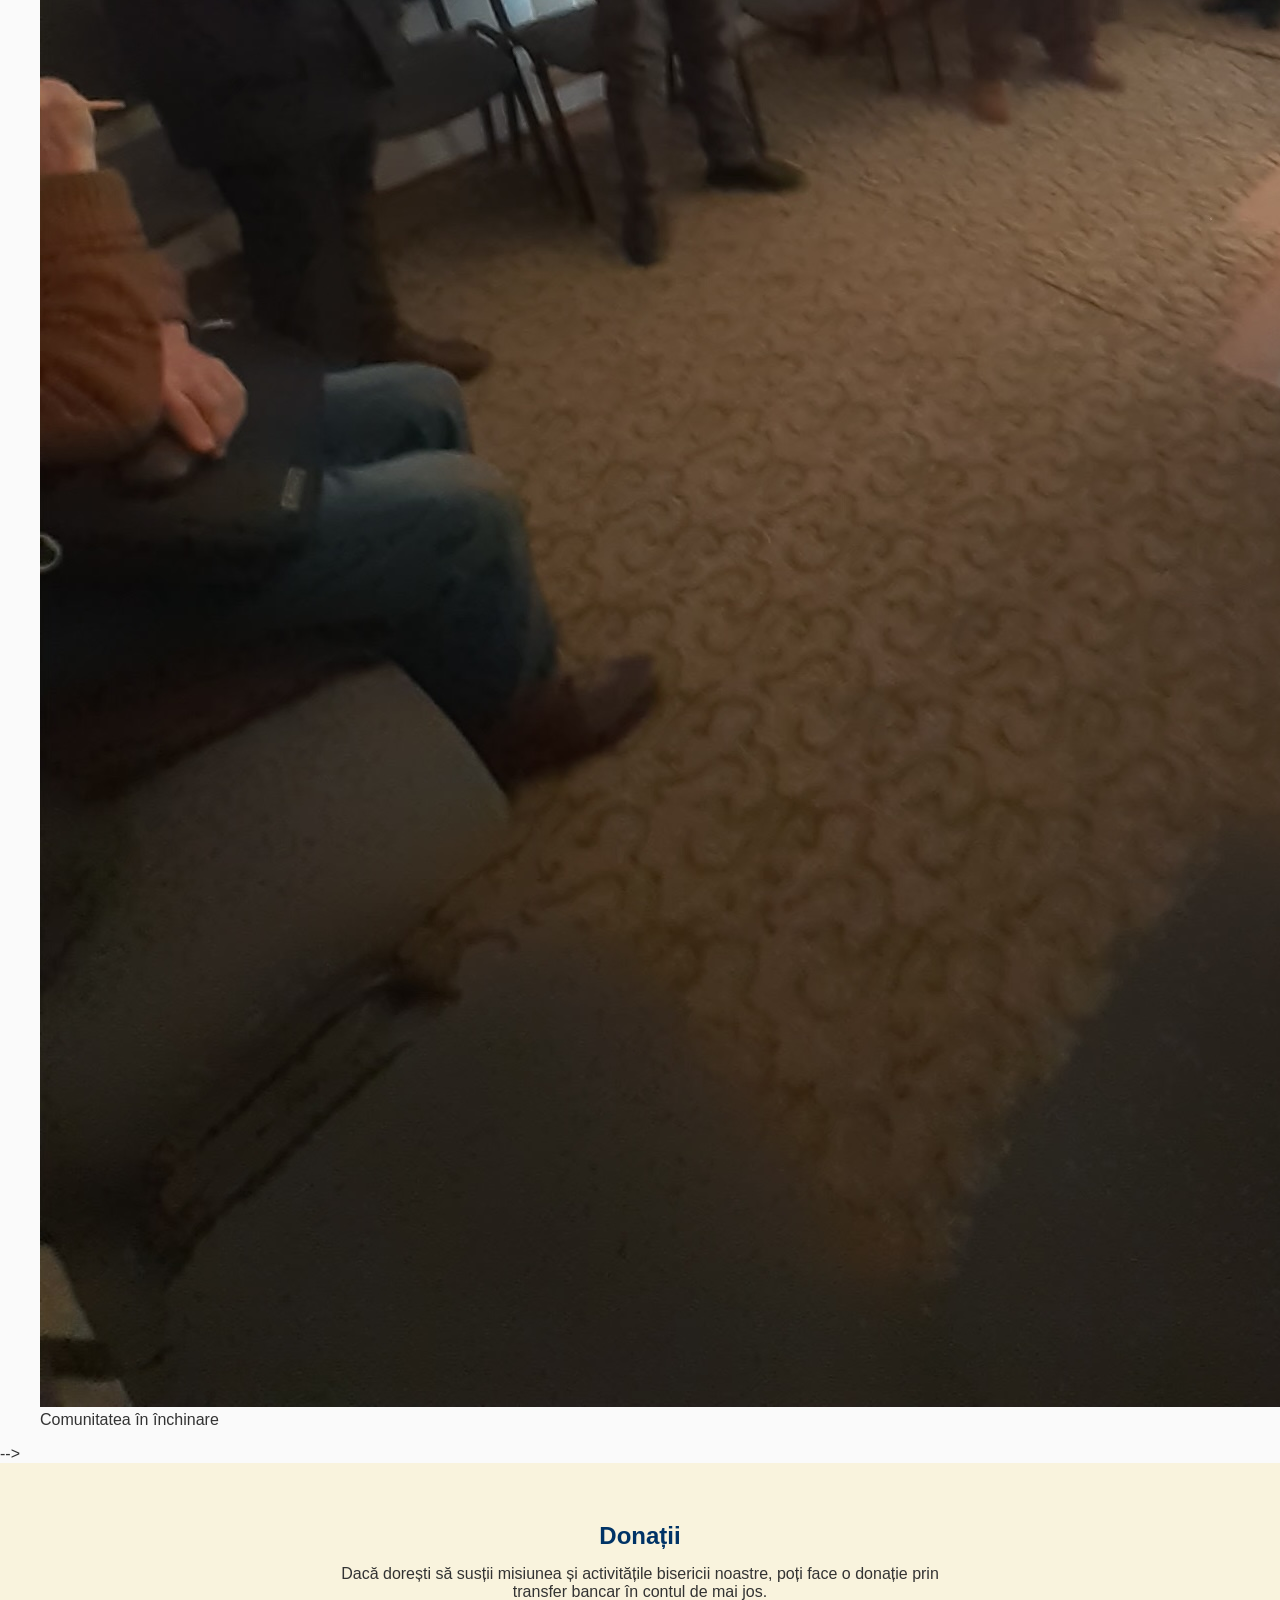
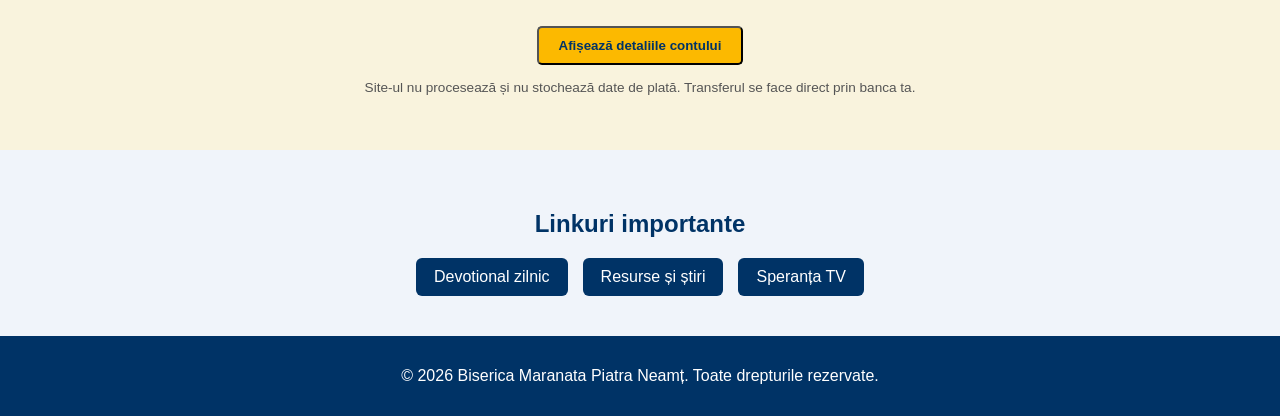
==== commit e64f9436: "Comment out gallery section Comment out the gallery section in index.html" ====
--- a/index.html
+++ b/index.html
@@ -31,10 +31,10 @@
   </div>
 </section>
 
-   <h1>Biserica Adventista Maranata Piatra Neamț</h1>
-
-<a href="about.html" class="btn-primary">Află mai multe</a>
-
+<div class="hero-caption">
+  <h1>Biserica Adventista Maranata Piatra Neamț</h1>
+  <a href="about.html" class="btn-primary">Află mai multe</a>
+</div>
   <section class="services">
     <h2>Activitați de slujire</h2>
     <div class="cards">
@@ -53,7 +53,7 @@
     </div>
   </section>
 
-  <section class="gallery">
+ <! -- <section class="gallery">
   <h2>Galerie</h2>
   <div class="gallery-grid">
     <figure>
@@ -70,7 +70,7 @@
       <figcaption>Comunitatea în închinare</figcaption>
     </figure>
   </div>
-</section>
+</section> -->
 
   <section class="donations">
   <h2>Donații</h2>
--- a/css/style.css
+++ b/css/style.css
@@ -1,3 +1,6 @@
+*, *::before, *::after {
+  box-sizing: border-box;
+}
 /* ---------------- GENERAL ---------------- */
 body {
   margin: 0;
@@ -43,6 +46,24 @@
 nav a.active,
 nav a:hover {
   text-decoration: underline;
+}
+
+/* ---------------- HERO CAPTION ---------------- */
+.hero-caption {
+  text-align: center;
+  padding: 24px 20px 10px;
+  background: #fafafa;
+}
+
+.hero-caption h1 {
+  font-size: 2rem;
+  color: #003366;
+  margin: 0 0 16px;
+}
+
+.hero-caption .btn-primary {
+  display: inline-block;
+  margin: 0 auto;
 }
 
 /* ---------------- HERO ---------------- */
@@ -243,7 +264,7 @@
 }
 
 /* ---------------- GALERIE ---------------- */
-.gallery {
+/*.gallery {
   padding: 40px 20px;
   background: #ffffff;
   text-align: center;
@@ -265,9 +286,9 @@
   width: 100%;
   border-radius: 8px;
   box-shadow: 0 0 10px rgba(0,0,0,0.08);
-}
-
-/* ---------------- DONAÈšII ---------------- */
+}*/
+
+/* ---------------- DONATII ---------------- */
 .donations {
   padding: 40px 20px;
   text-align: center;
@@ -382,6 +403,7 @@
   max-width: 1100px;
   margin: 0 auto;
   padding: 0 20px;
+    box-sizing: border-box;   /* <-- add this line */
 }
 
 .album-event {
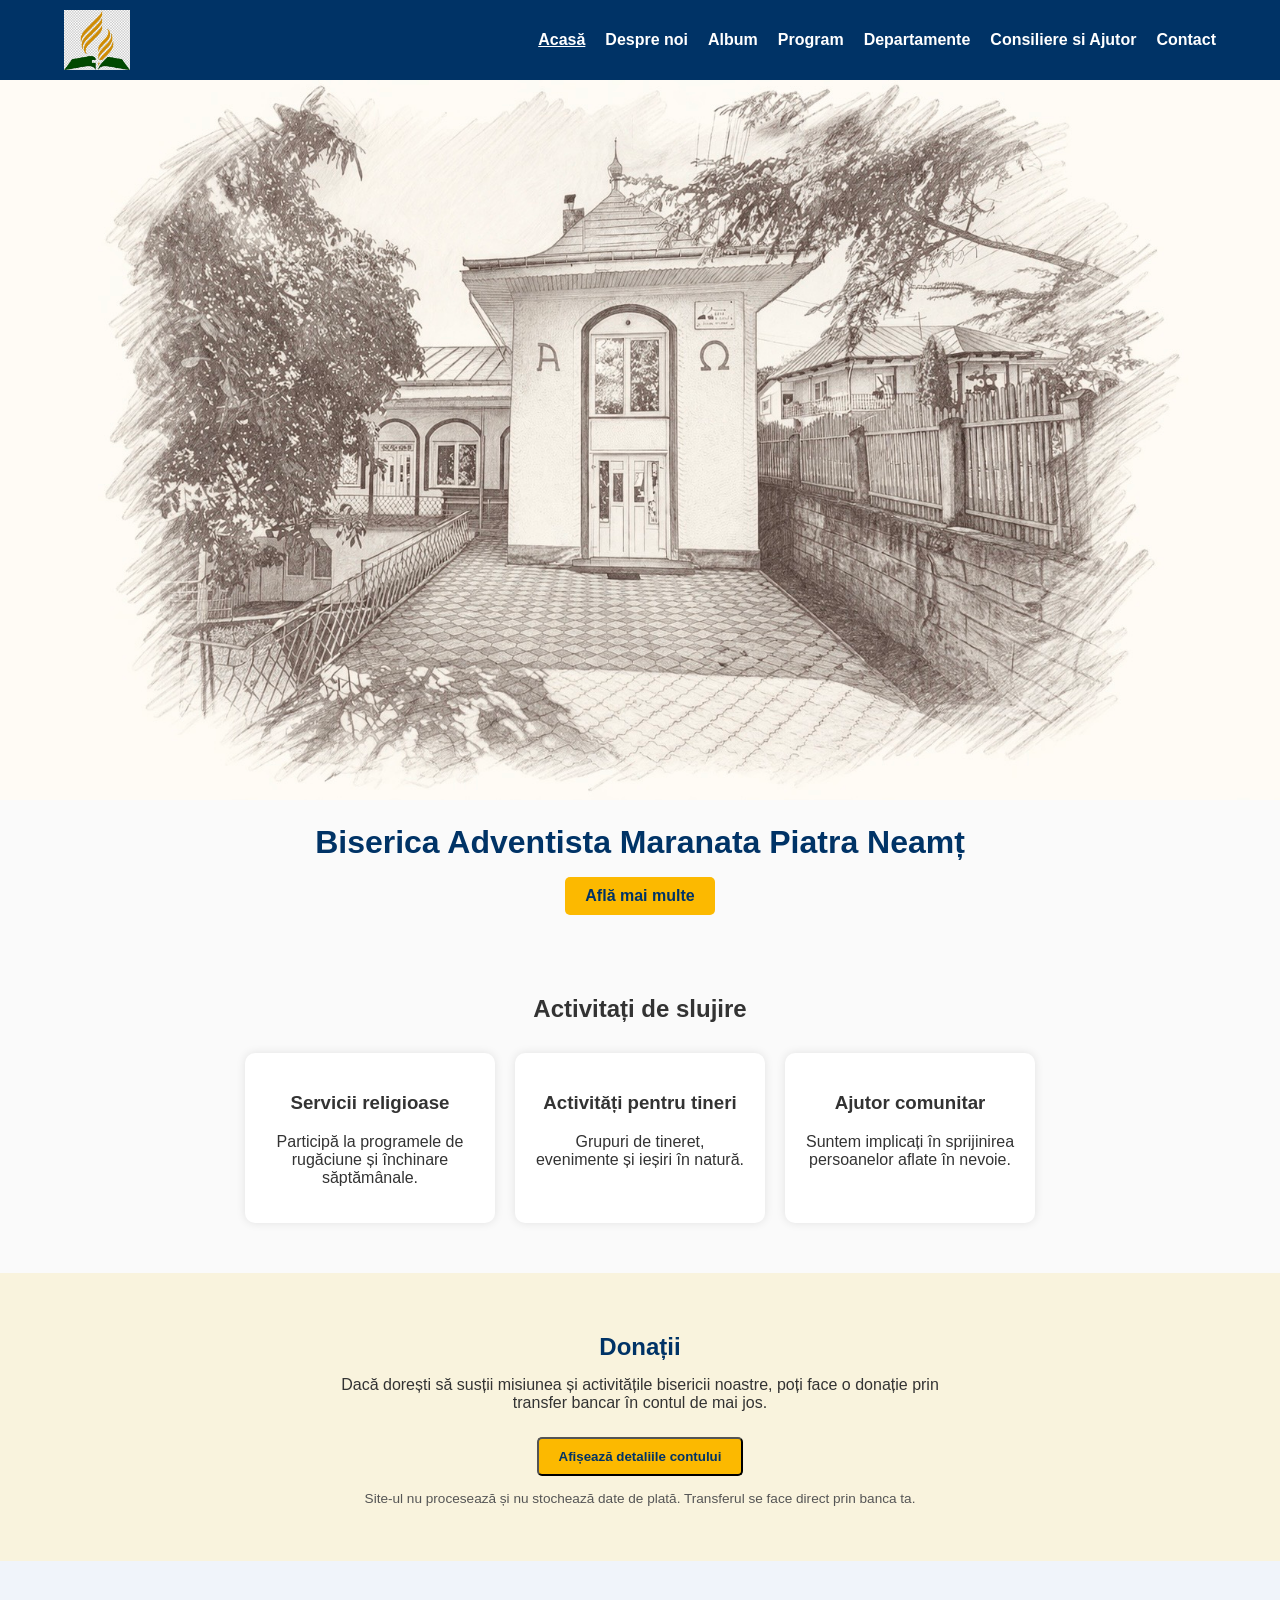
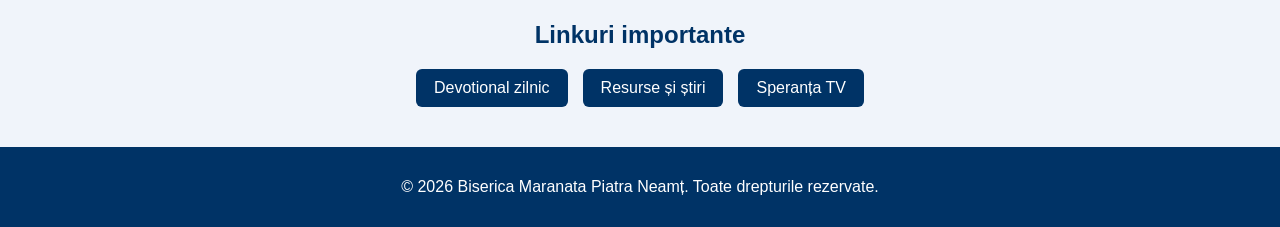
==== commit 7c0c46d2: "Remove commented gallery section Removed commented-out gallery section from index.html." ====
--- a/index.html
+++ b/index.html
@@ -53,24 +53,6 @@
     </div>
   </section>
 
- <! -- <section class="gallery">
-  <h2>Galerie</h2>
-  <div class="gallery-grid">
-    <figure>
-      <img src="assets/images/exterior.JPG" alt="foto1">
-      <figcaption>Clădirea bisericii</figcaption>
-    </figure>
-    <figure>
-      <img src="assets/images/interior.JPG" alt="foto2">
-      <div class="overlay"><span class="overlay-icon">⊕</span></div>
-      <figcaption>Interiorul bisericii</figcaption>
-    </figure>
-    <figure>
-      <img src="assets/images/inchinare.JPG" alt="inchinare">
-      <figcaption>Comunitatea în închinare</figcaption>
-    </figure>
-  </div>
-</section> -->
 
   <section class="donations">
   <h2>Donații</h2>
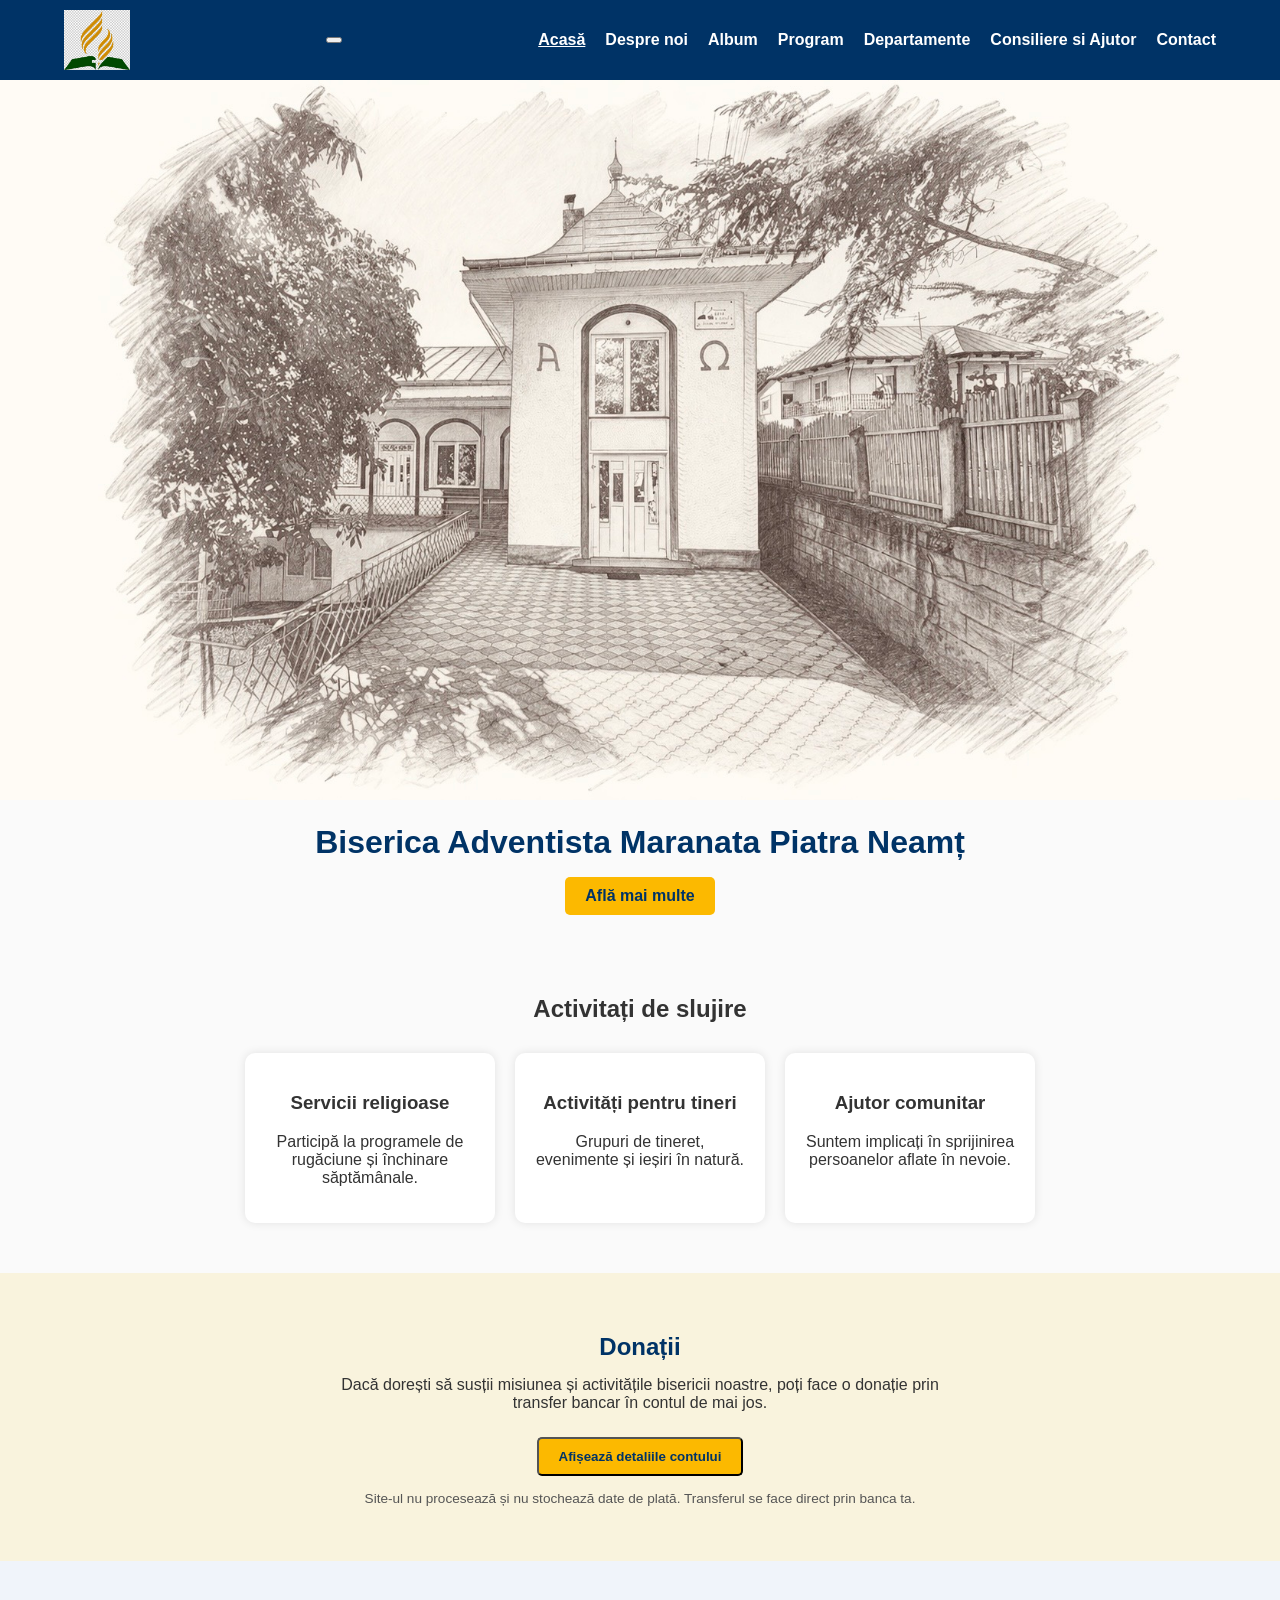
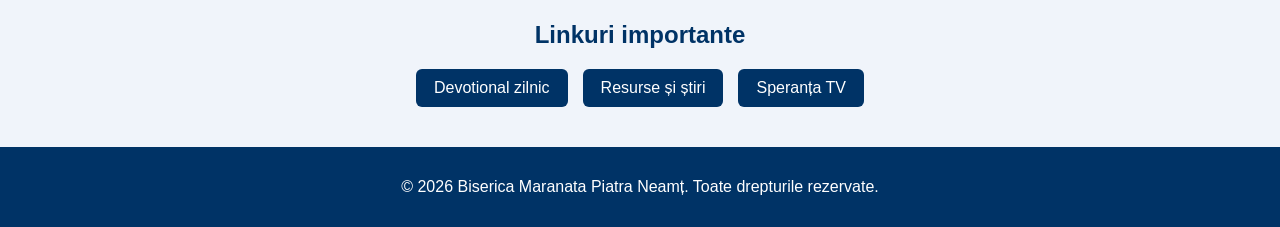
==== commit 84148cf7: "Add hamburger button to header in index.html" ====
--- a/index.html
+++ b/index.html
@@ -11,6 +11,11 @@
   <header>
     <div class="container header-content">
       <img src="assets/images/logo.PNG" alt="Logo Biserica Maranata Piatra Neamț" class="logo">
+      <button class="hamburger" id="hamburger" aria-label="Meniu">
+  <span></span>
+  <span></span>
+  <span></span>
+</button>
       <nav>
         <ul>
           <li><a href="index.html" class="active">Acasă</a></li>
--- a/css/style.css
+++ b/css/style.css
@@ -264,29 +264,7 @@
 }
 
 /* ---------------- GALERIE ---------------- */
-/*.gallery {
-  padding: 40px 20px;
-  background: #ffffff;
-  text-align: center;
-}
-
-.gallery-grid {
-  display: flex;
-  flex-wrap: wrap;
-  gap: 20px;
-  justify-content: center;
-}
-
-.gallery-grid figure {
-  margin: 0;
-  max-width: 280px;
-}
-
-.gallery-grid img {
-  width: 100%;
-  border-radius: 8px;
-  box-shadow: 0 0 10px rgba(0,0,0,0.08);
-}*/
+
 
 /* ---------------- DONATII ---------------- */
 .donations {
